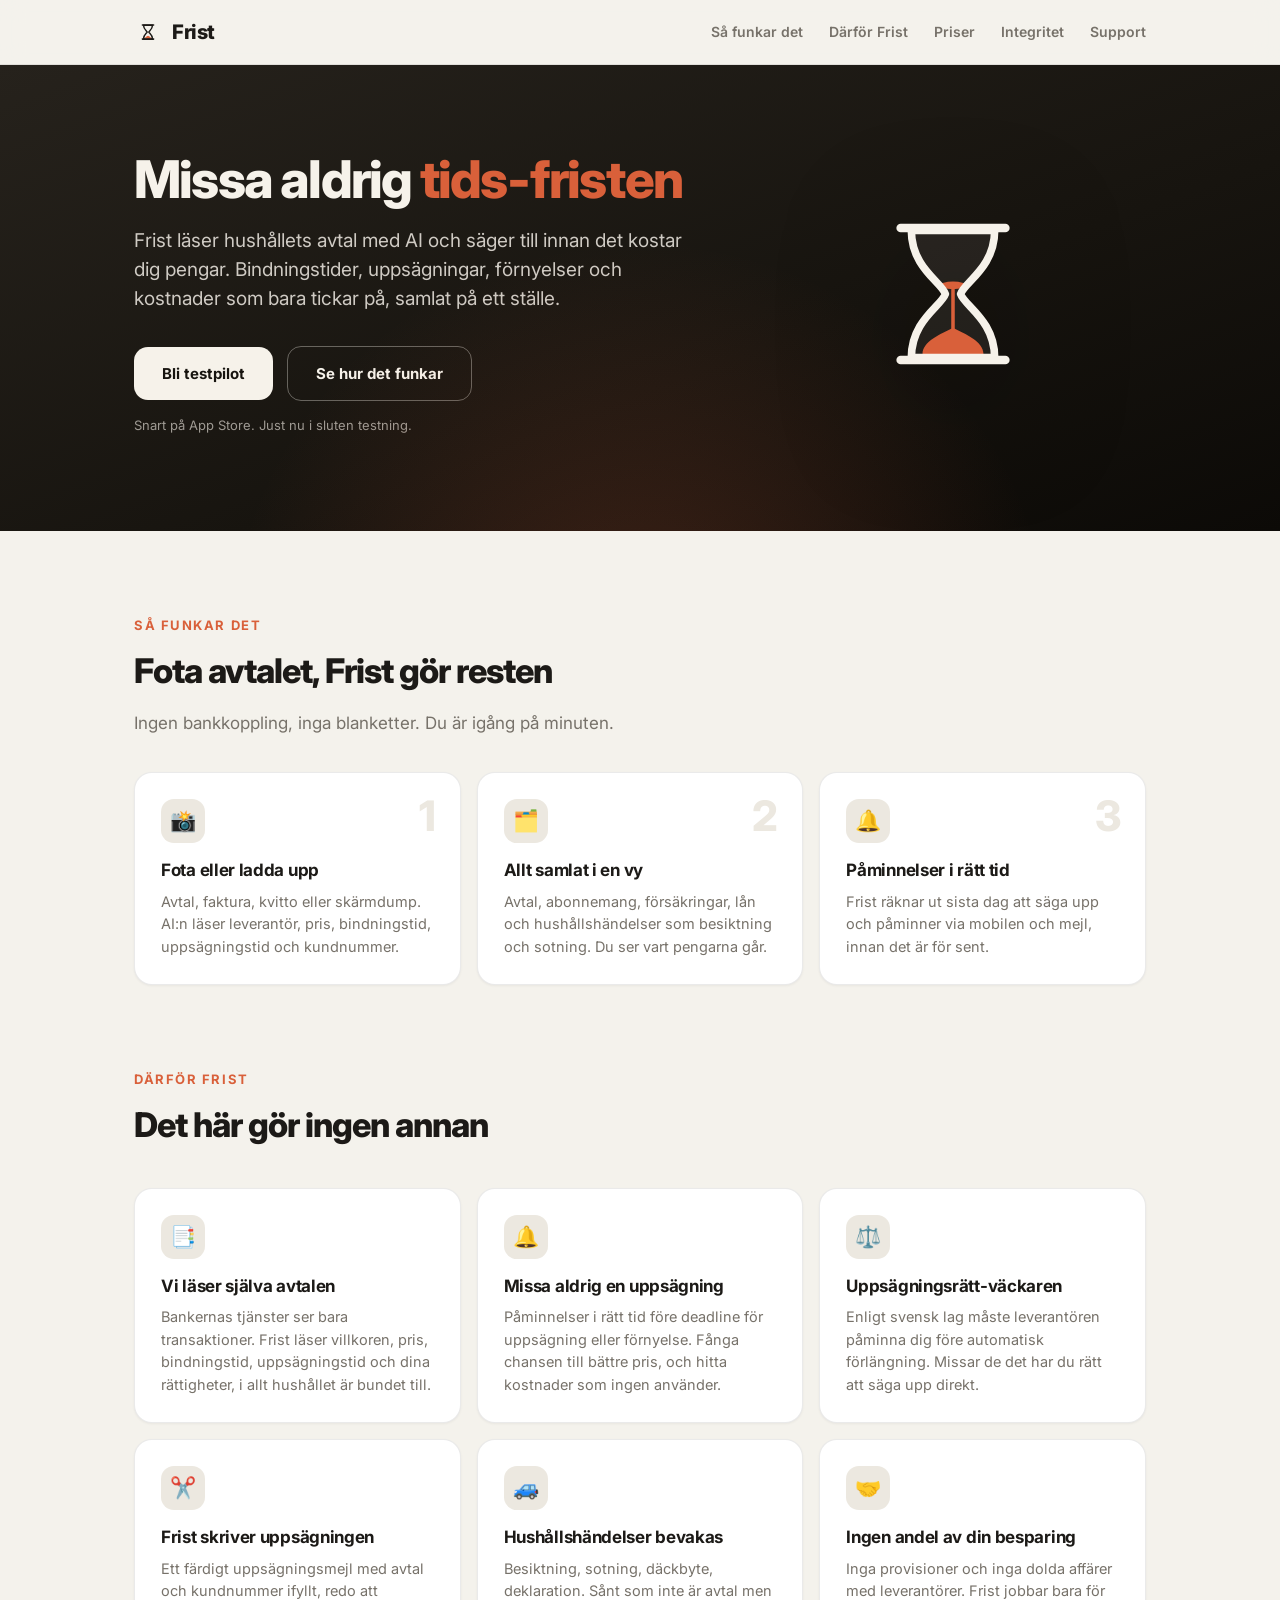
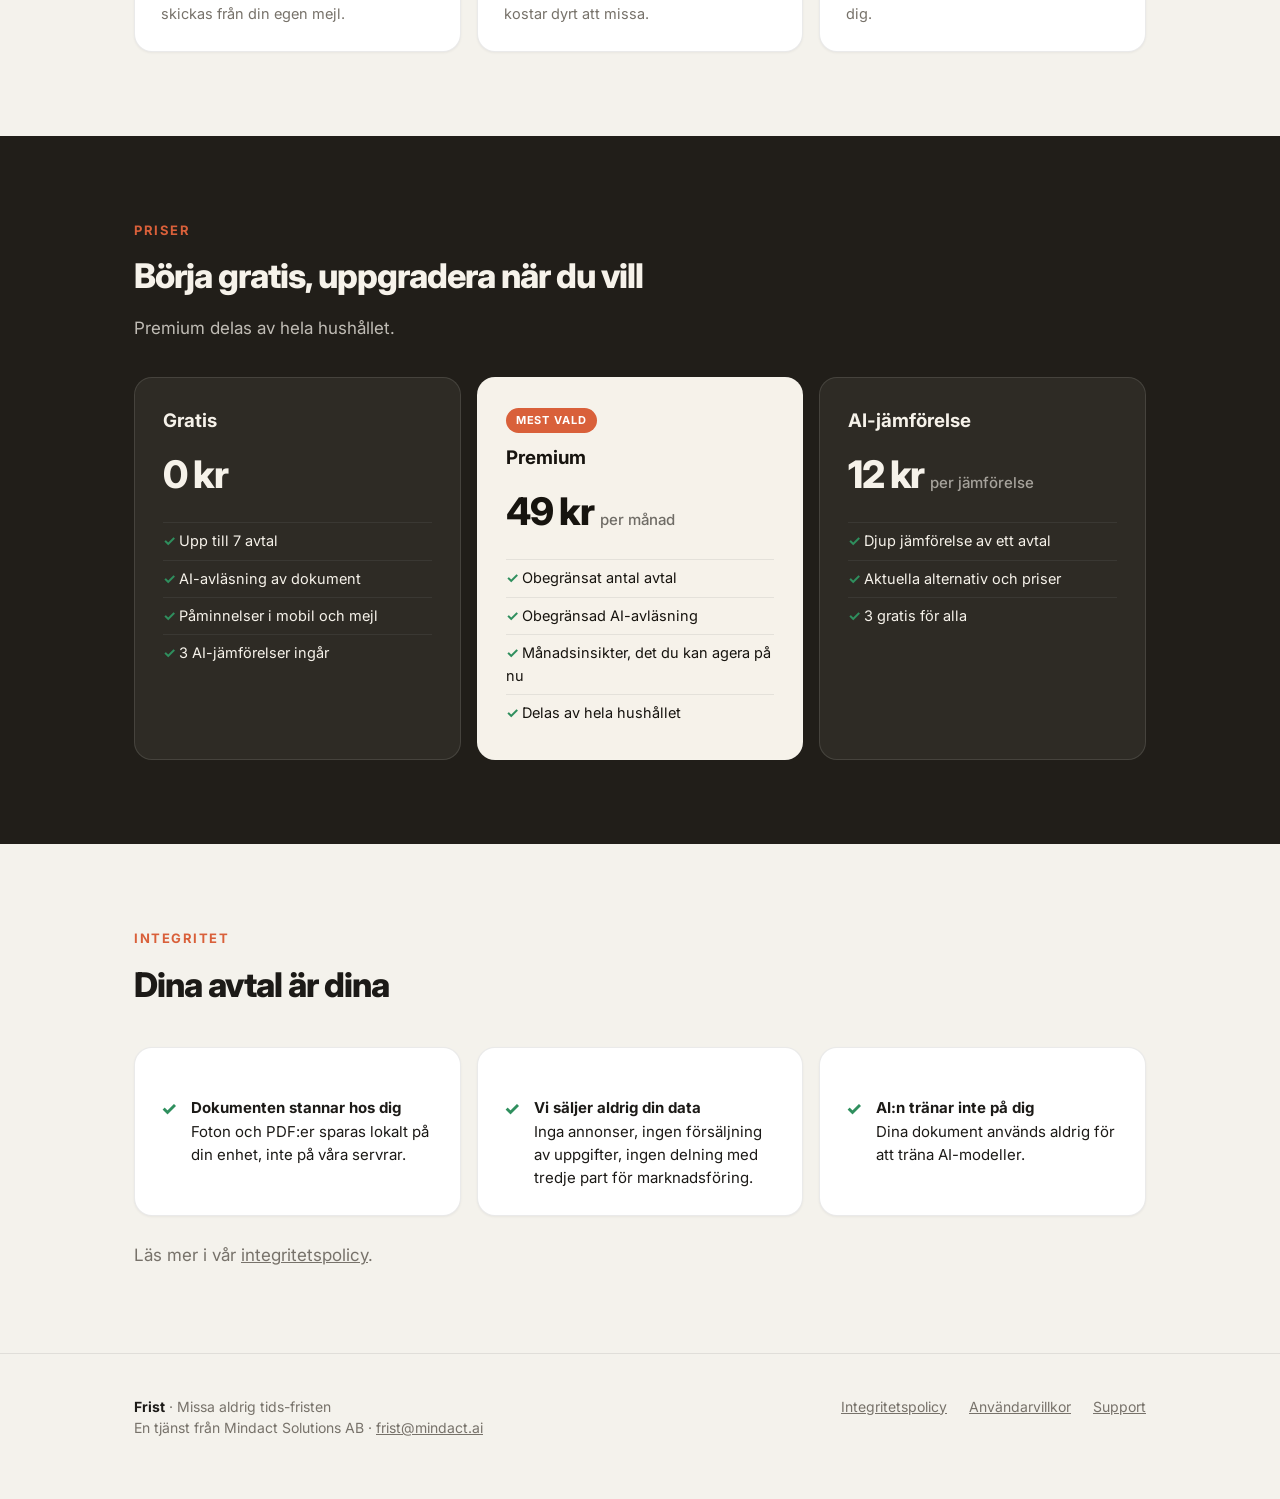
==== index.html @ 9a5cc3c4 "Frist webbplats: startsida, integritetspolicy, villkor, support Co-Authored-By: Claude Fable 5 <nore" ====
<!DOCTYPE html>
<html lang="sv">
<head>
<meta charset="UTF-8">
<meta name="viewport" content="width=device-width, initial-scale=1.0">
<title>Frist, missa aldrig tids-fristen</title>
<meta name="description" content="Frist läser hushållets avtal med AI och säger till innan det kostar dig pengar. Bindningstider, uppsägningar, förnyelser och dolda utgifter, samlat i en app.">
<link rel="preconnect" href="https://fonts.googleapis.com">
<link rel="preconnect" href="https://fonts.gstatic.com" crossorigin>
<link href="https://fonts.googleapis.com/css2?family=Inter:wght@400;500;600;700;800&display=swap" rel="stylesheet">
<link rel="stylesheet" href="stil.css">
<link rel="icon" type="image/svg+xml" href="ikon.svg">
</head>
<body>

<header>
  <div class="wrap nav">
    <a class="logo" href="/">
      <svg viewBox="0 0 1024 1024" xmlns="http://www.w3.org/2000/svg" aria-hidden="true"><path d="M 348 262 L 676 262 C 676 408 556 466 542 512 C 556 558 676 616 676 762 L 348 762 C 348 616 468 558 482 512 C 468 466 348 408 348 262 Z" fill="none" stroke="#1c1a17" stroke-width="52" stroke-linejoin="round"/><path d="M 392 748 L 632 748 C 632 700 560 668 512 646 C 464 668 392 700 392 748 Z" fill="#d9603a"/><line x1="306" y1="252" x2="718" y2="252" stroke="#1c1a17" stroke-width="56" stroke-linecap="round"/><line x1="306" y1="772" x2="718" y2="772" stroke="#1c1a17" stroke-width="56" stroke-linecap="round"/></svg>
      Frist
    </a>
    <nav class="nav-links">
      <a href="#sa-funkar-det">Så funkar det</a>
      <a href="#darfor">Därför Frist</a>
      <a href="#priser">Priser</a>
      <a href="#integritet">Integritet</a>
      <a href="support.html">Support</a>
    </nav>
  </div>
</header>

<div class="hero">
  <div class="wrap">
    <div>
      <h1>Missa aldrig <em>tids&#8209;fristen</em></h1>
      <p class="under">Frist läser hushållets avtal med AI och säger till innan det kostar dig pengar. Bindningstider, uppsägningar, förnyelser och kostnader som bara tickar på, samlat på ett ställe.</p>
      <div class="cta">
        <a class="knapp" href="mailto:frist@mindact.ai?subject=Jag%20vill%20testa%20Frist">Bli testpilot</a>
        <a class="knapp kontur" href="#sa-funkar-det">Se hur det funkar</a>
        <div class="snart">Snart på App Store. Just nu i sluten testning.</div>
      </div>
    </div>
    <div class="hero-glas">
      <svg viewBox="0 0 1024 1024" xmlns="http://www.w3.org/2000/svg" aria-label="Frists timglas">
        <path d="M 348 262 L 676 262 C 676 408 556 466 542 512 C 556 558 676 616 676 762 L 348 762 C 348 616 468 558 482 512 C 468 466 348 408 348 262 Z" fill="rgba(246,242,234,0.07)"/>
        <ellipse cx="512" cy="478" rx="52" ry="15" fill="#d9603a"/>
        <rect x="505" y="488" width="14" height="182" rx="7" fill="#d9603a"/>
        <path d="M 392 748 L 632 748 C 632 700 560 668 512 646 C 464 668 392 700 392 748 Z" fill="#d9603a"/>
        <path d="M 348 262 L 676 262 C 676 408 556 466 542 512 C 556 558 676 616 676 762 L 348 762 C 348 616 468 558 482 512 C 468 466 348 408 348 262 Z" fill="none" stroke="#f6f2ea" stroke-width="30" stroke-linejoin="round" stroke-linecap="round"/>
        <line x1="306" y1="252" x2="718" y2="252" stroke="#f6f2ea" stroke-width="34" stroke-linecap="round"/>
        <line x1="306" y1="772" x2="718" y2="772" stroke="#f6f2ea" stroke-width="34" stroke-linecap="round"/>
      </svg>
    </div>
  </div>
</div>

<section id="sa-funkar-det">
  <div class="wrap">
    <div class="etikett">Så funkar det</div>
    <h2>Fota avtalet, Frist gör resten</h2>
    <p class="ingress">Ingen bankkoppling, inga blanketter. Du är igång på minuten.</p>
    <div class="steg">
      <div class="kort"><span class="stegnr">1</span><div class="ikon">📸</div><h3>Fota eller ladda upp</h3><p>Avtal, faktura, kvitto eller skärmdump. AI:n läser leverantör, pris, bindningstid, uppsägningstid och kundnummer.</p></div>
      <div class="kort"><span class="stegnr">2</span><div class="ikon">🗂️</div><h3>Allt samlat i en vy</h3><p>Avtal, abonnemang, försäkringar, lån och hushållshändelser som besiktning och sotning. Du ser vart pengarna går.</p></div>
      <div class="kort"><span class="stegnr">3</span><div class="ikon">🔔</div><h3>Påminnelser i rätt tid</h3><p>Frist räknar ut sista dag att säga upp och påminner via mobilen och mejl, innan det är för sent.</p></div>
    </div>
  </div>
</section>

<section id="darfor" style="padding-top:0">
  <div class="wrap">
    <div class="etikett">Därför Frist</div>
    <h2>Det här gör ingen annan</h2>
    <div class="kortnat">
      <div class="kort"><div class="ikon">📑</div><h3>Vi läser själva avtalen</h3><p>Bankernas tjänster ser bara transaktioner. Frist läser villkoren, pris, bindningstid, uppsägningstid och dina rättigheter, i allt hushållet är bundet till.</p></div>
      <div class="kort"><div class="ikon">🔔</div><h3>Missa aldrig en uppsägning</h3><p>Påminnelser i rätt tid före deadline för uppsägning eller förnyelse. Fånga chansen till bättre pris, och hitta kostnader som ingen använder.</p></div>
      <div class="kort"><div class="ikon">⚖️</div><h3>Uppsägningsrätt-väckaren</h3><p>Enligt svensk lag måste leverantören påminna dig före automatisk förlängning. Missar de det har du rätt att säga upp direkt.</p></div>
      <div class="kort"><div class="ikon">✂️</div><h3>Frist skriver uppsägningen</h3><p>Ett färdigt uppsägningsmejl med avtal och kundnummer ifyllt, redo att skickas från din egen mejl.</p></div>
      <div class="kort"><div class="ikon">🚙</div><h3>Hushållshändelser bevakas</h3><p>Besiktning, sotning, däckbyte, deklaration. Sånt som inte är avtal men kostar dyrt att missa.</p></div>
      <div class="kort"><div class="ikon">🤝</div><h3>Ingen andel av din besparing</h3><p>Inga provisioner och inga dolda affärer med leverantörer. Frist jobbar bara för dig.</p></div>
    </div>
  </div>
</section>

<section class="priser" id="priser">
  <div class="wrap">
    <div class="etikett">Priser</div>
    <h2>Börja gratis, uppgradera när du vill</h2>
    <p class="ingress">Premium delas av hela hushållet.</p>
    <div class="kortnat">
      <div class="priskort">
        <h3>Gratis</h3>
        <div class="pris">0 kr</div>
        <ul>
          <li>Upp till 7 avtal</li>
          <li>AI-avläsning av dokument</li>
          <li>Påminnelser i mobil och mejl</li>
          <li>3 AI-jämförelser ingår</li>
        </ul>
      </div>
      <div class="priskort markt">
        <span class="pristag">Mest vald</span>
        <h3 style="margin-top:10px">Premium</h3>
        <div class="pris">49 kr <span>per månad</span></div>
        <ul>
          <li>Obegränsat antal avtal</li>
          <li>Obegränsad AI-avläsning</li>
          <li>Månadsinsikter, det du kan agera på nu</li>
          <li>Delas av hela hushållet</li>
        </ul>
      </div>
      <div class="priskort">
        <h3>AI-jämförelse</h3>
        <div class="pris">12 kr <span>per jämförelse</span></div>
        <ul>
          <li>Djup jämförelse av ett avtal</li>
          <li>Aktuella alternativ och priser</li>
          <li>3 gratis för alla</li>
        </ul>
      </div>
    </div>
  </div>
</section>

<section id="integritet">
  <div class="wrap">
    <div class="etikett">Integritet</div>
    <h2>Dina avtal är dina</h2>
    <div class="kortnat" style="grid-template-columns:repeat(auto-fit, minmax(300px, 1fr))">
      <div class="kort"><div class="lofte"><span class="bock">✓</span><div class="p"><b>Dokumenten stannar hos dig</b>Foton och PDF:er sparas lokalt på din enhet, inte på våra servrar.</div></div></div>
      <div class="kort"><div class="lofte"><span class="bock">✓</span><div class="p"><b>Vi säljer aldrig din data</b>Inga annonser, ingen försäljning av uppgifter, ingen delning med tredje part för marknadsföring.</div></div></div>
      <div class="kort"><div class="lofte"><span class="bock">✓</span><div class="p"><b>AI:n tränar inte på dig</b>Dina dokument används aldrig för att träna AI-modeller.</div></div></div>
    </div>
    <p class="ingress" style="margin-top:26px">Läs mer i vår <a href="integritetspolicy.html">integritetspolicy</a>.</p>
  </div>
</section>

<footer>
  <div class="wrap fot">
    <div>
      <b style="color:var(--ink)">Frist</b> · Missa aldrig tids-fristen<br>
      En tjänst från Mindact Solutions AB · <a href="mailto:frist@mindact.ai">frist@mindact.ai</a>
    </div>
    <div class="fotlankar">
      <a href="integritetspolicy.html">Integritetspolicy</a>
      <a href="villkor.html">Användarvillkor</a>
      <a href="support.html">Support</a>
    </div>
  </div>
</footer>

</body>
</html>
---- stil.css ----
/* Frist webbplats, delad stil. Varm porslin, charcoal, korall. */
:root {
  --bg: #f4f2ec;
  --card: #ffffff;
  --ink: #1c1a17;
  --ink-soft: #77726a;
  --accent: #1c1a17;
  --accent-soft: #ece8e0;
  --korall: #d9603a;
  --korall-mjuk: #f8e7dc;
  --gron: #2f8f5e;
  --hair: rgba(28,26,23,.09);
  --radius: 18px;
  --morkbg: #211e19;
}
* { margin:0; padding:0; box-sizing:border-box; }
html { scroll-behavior:smooth; }
body { font-family:'Inter', -apple-system, BlinkMacSystemFont, 'Segoe UI', Roboto, sans-serif; background:var(--bg); color:var(--ink); line-height:1.55; -webkit-font-smoothing:antialiased; }
a { color:inherit; }
.wrap { max-width:1060px; margin:0 auto; padding:0 24px; }

/* Topp */
header { position:sticky; top:0; background:rgba(244,242,236,.92); backdrop-filter:blur(12px); border-bottom:1px solid var(--hair); z-index:50; }
.nav { display:flex; align-items:center; justify-content:space-between; height:64px; }
.logo { display:flex; align-items:center; gap:10px; font-weight:800; font-size:20px; letter-spacing:-.5px; text-decoration:none; }
.logo svg { width:28px; height:28px; }
.nav-links { display:flex; gap:26px; font-size:14px; font-weight:600; }
.nav-links a { text-decoration:none; color:var(--ink-soft); }
.nav-links a:hover { color:var(--ink); }

/* Hjälte */
.hero { background:linear-gradient(160deg, #26221c 0%, #17140f 60%, #0c0a07 100%); color:#f6f2ea; padding:88px 0 96px; position:relative; overflow:hidden; }
.hero::after { content:''; position:absolute; left:50%; top:30%; width:900px; height:900px; transform:translateX(-50%); background:radial-gradient(circle, rgba(217,96,58,.22), transparent 65%); pointer-events:none; }
.hero .wrap { position:relative; display:grid; grid-template-columns: 1.2fr .8fr; gap:48px; align-items:center; }
.hero h1 { font-size:52px; line-height:1.05; letter-spacing:-1.8px; font-weight:800; }
.hero h1 em { font-style:normal; color:var(--korall); }
.hero .under { margin-top:18px; font-size:19px; color:rgba(246,242,234,.82); max-width:34em; }
.hero .cta { margin-top:32px; display:flex; gap:14px; flex-wrap:wrap; align-items:center; }
.knapp { display:inline-block; background:#f6f2ea; color:#17140f; font-weight:700; font-size:15px; padding:15px 28px; border-radius:14px; text-decoration:none; transition:transform .1s; }
.knapp:hover { transform:translateY(-1px); }
.knapp.kontur { background:transparent; color:#f6f2ea; border:1.5px solid rgba(246,242,234,.35); }
.snart { font-size:13px; color:rgba(246,242,234,.6); width:100%; }
.hero-glas { display:flex; justify-content:center; }
.hero-glas svg { width:min(260px, 60vw); height:auto; filter:drop-shadow(0 30px 60px rgba(0,0,0,.5)); }

/* Sektioner */
section { padding:84px 0; }
.etikett { font-size:13px; font-weight:700; text-transform:uppercase; letter-spacing:.12em; color:var(--korall); }
h2 { font-size:34px; letter-spacing:-1px; font-weight:800; margin-top:10px; }
.ingress { margin-top:12px; color:var(--ink-soft); font-size:17px; max-width:38em; }

.kortnat { display:grid; grid-template-columns:repeat(auto-fit, minmax(280px, 1fr)); gap:16px; margin-top:36px; }
.kort { background:var(--card); border:1px solid var(--hair); border-radius:var(--radius); padding:26px; box-shadow:0 1px 2.5px rgba(28,26,23,.05); }
.kort .ikon { width:44px; height:44px; border-radius:13px; background:var(--accent-soft); display:flex; align-items:center; justify-content:center; font-size:21px; }
.kort h3 { font-size:17px; letter-spacing:-.3px; margin-top:14px; }
.kort p { font-size:14.5px; color:var(--ink-soft); margin-top:7px; }

/* Steg */
.steg { display:grid; grid-template-columns:repeat(auto-fit, minmax(240px, 1fr)); gap:16px; margin-top:36px; }
.steg .kort { position:relative; }
.stegnr { position:absolute; top:22px; right:24px; font-size:42px; font-weight:800; color:var(--accent-soft); line-height:1; }

/* Priser */
.priser { background:var(--morkbg); color:#f6f2ea; }
.priser .etikett { color:var(--korall); }
.priser h2, .priser .ingress { color:inherit; }
.priser .ingress { color:rgba(246,242,234,.75); }
.priskort { background:rgba(246,242,234,.06); border:1px solid rgba(246,242,234,.12); border-radius:var(--radius); padding:28px; }
.priskort.markt { background:#f6f2ea; color:#17140f; }
.pris { font-size:38px; font-weight:800; letter-spacing:-1.5px; margin-top:10px; }
.pris span { font-size:15px; font-weight:500; opacity:.6; letter-spacing:0; }
.priskort ul { list-style:none; margin-top:18px; font-size:14.5px; }
.priskort li { padding:7px 0; border-top:1px solid rgba(128,128,128,.15); }
.priskort li::before { content:'✓  '; color:var(--gron); font-weight:700; }
.pristag { display:inline-block; font-size:11px; font-weight:700; text-transform:uppercase; letter-spacing:.08em; background:var(--korall); color:#fff; padding:4px 10px; border-radius:99px; }

/* Integritet */
.lofte { display:flex; gap:14px; align-items:flex-start; margin-top:22px; }
.lofte .p { font-size:15px; }
.lofte .p b { display:block; }
.bock { color:var(--gron); font-weight:800; font-size:18px; line-height:1.4; }

/* Sidfot */
footer { border-top:1px solid var(--hair); padding:42px 0 60px; font-size:14px; color:var(--ink-soft); }
.fot { display:flex; justify-content:space-between; gap:24px; flex-wrap:wrap; }
.fot a { color:var(--ink-soft); }
.fot a:hover { color:var(--ink); }
.fotlankar { display:flex; gap:22px; flex-wrap:wrap; }

/* Undersidor (policy m.m.) */
.dok { max-width:760px; margin:0 auto; padding:64px 24px 96px; }
.dok h1 { font-size:36px; letter-spacing:-1px; }
.dok .datum { color:var(--ink-soft); font-size:14px; margin-top:8px; }
.dok h2 { font-size:21px; margin-top:40px; letter-spacing:-.4px; }
.dok p, .dok li { font-size:15.5px; color:#3c3833; margin-top:12px; }
.dok ul { padding-left:22px; }
.dok .ruta { background:var(--accent-soft); border-radius:14px; padding:18px 20px; margin-top:24px; font-size:14.5px; }

@media (max-width: 820px) {
  .hero .wrap { grid-template-columns:1fr; text-align:center; }
  .hero h1 { font-size:38px; }
  .hero .cta { justify-content:center; }
  .hero-glas { order:-1; }
  .hero-glas svg { width:150px; }
  .nav-links { display:none; }
  h2 { font-size:28px; }
  section { padding:60px 0; }
}
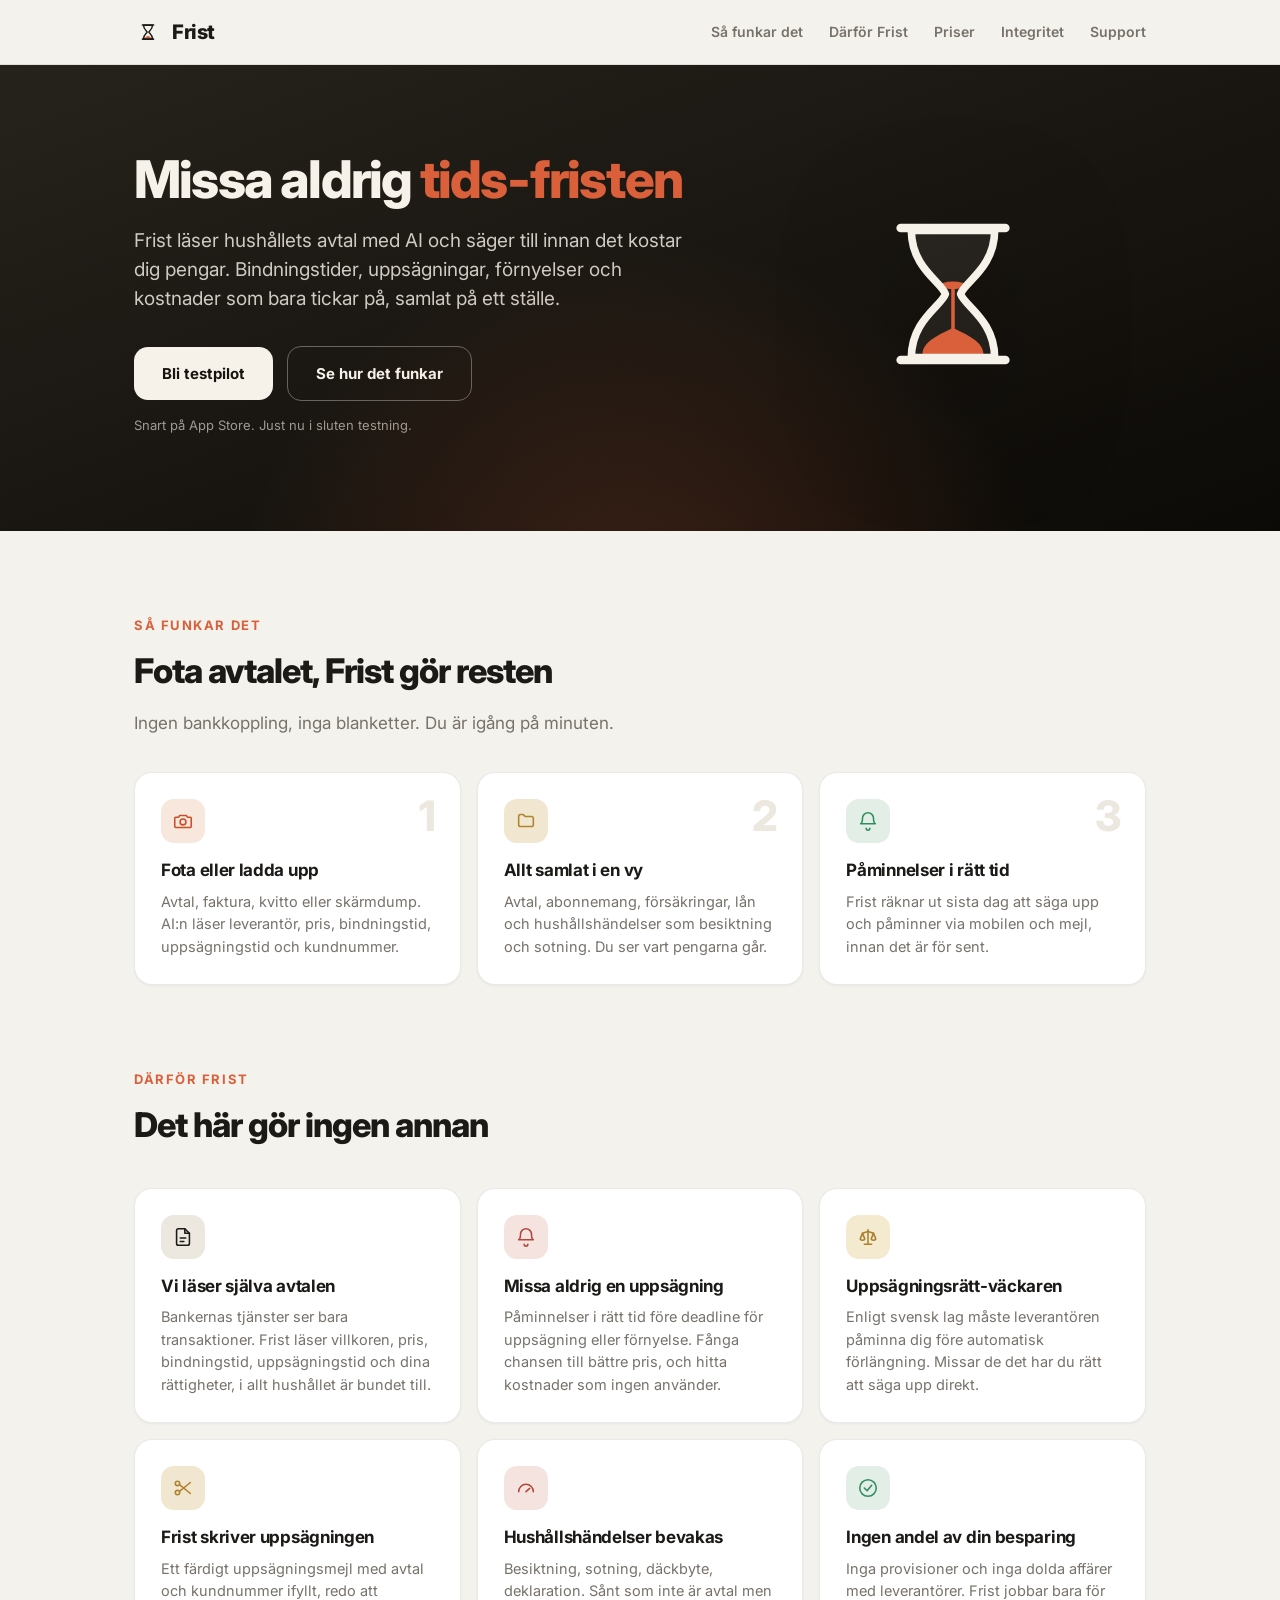
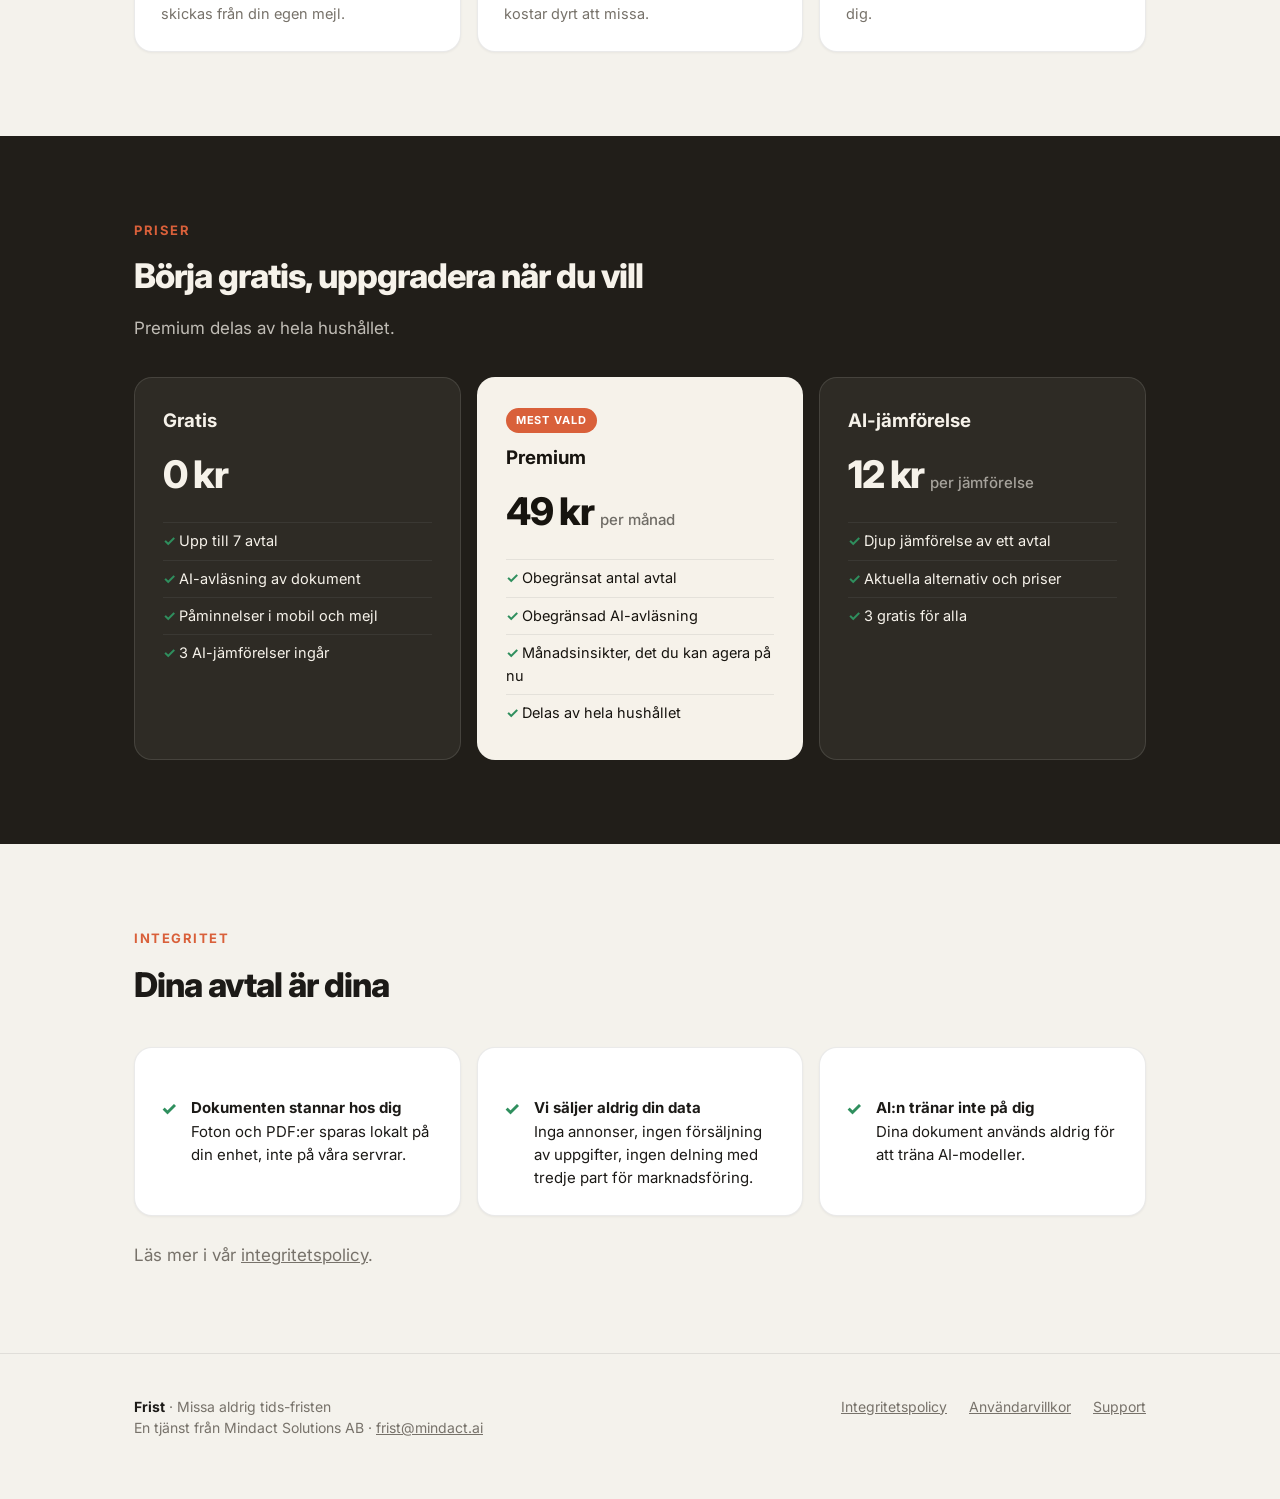
==== commit 148d5d43: "Linjeikoner med färgton istället för emojis Co-Authored-By: Claude Fable 5 <noreply@anthropic.com>" ====
--- a/index.html
+++ b/index.html
@@ -60,9 +60,9 @@
     <h2>Fota avtalet, Frist gör resten</h2>
     <p class="ingress">Ingen bankkoppling, inga blanketter. Du är igång på minuten.</p>
     <div class="steg">
-      <div class="kort"><span class="stegnr">1</span><div class="ikon">📸</div><h3>Fota eller ladda upp</h3><p>Avtal, faktura, kvitto eller skärmdump. AI:n läser leverantör, pris, bindningstid, uppsägningstid och kundnummer.</p></div>
-      <div class="kort"><span class="stegnr">2</span><div class="ikon">🗂️</div><h3>Allt samlat i en vy</h3><p>Avtal, abonnemang, försäkringar, lån och hushållshändelser som besiktning och sotning. Du ser vart pengarna går.</p></div>
-      <div class="kort"><span class="stegnr">3</span><div class="ikon">🔔</div><h3>Påminnelser i rätt tid</h3><p>Frist räknar ut sista dag att säga upp och påminner via mobilen och mejl, innan det är för sent.</p></div>
+      <div class="kort"><span class="stegnr">1</span><div class="ikon korall"><svg viewBox="0 0 24 24"><path d="M4 8h3l1.4-2h7.2L17 8h3a1 1 0 0 1 1 1v9a1 1 0 0 1-1 1H4a1 1 0 0 1-1-1V9a1 1 0 0 1 1-1z"/><circle cx="12" cy="13" r="3.2"/></svg></div><h3>Fota eller ladda upp</h3><p>Avtal, faktura, kvitto eller skärmdump. AI:n läser leverantör, pris, bindningstid, uppsägningstid och kundnummer.</p></div>
+      <div class="kort"><span class="stegnr">2</span><div class="ikon amber"><svg viewBox="0 0 24 24"><path d="M4 7a2 2 0 0 1 2-2h3l2 2h7a2 2 0 0 1 2 2v7a2 2 0 0 1-2 2H6a2 2 0 0 1-2-2z"/></svg></div><h3>Allt samlat i en vy</h3><p>Avtal, abonnemang, försäkringar, lån och hushållshändelser som besiktning och sotning. Du ser vart pengarna går.</p></div>
+      <div class="kort"><span class="stegnr">3</span><div class="ikon gron"><svg viewBox="0 0 24 24"><path d="M6 9a6 6 0 0 1 12 0c0 5 2 6 2 6H4s2-1 2-6"/><path d="M10 20a2 2 0 0 0 4 0"/></svg></div><h3>Påminnelser i rätt tid</h3><p>Frist räknar ut sista dag att säga upp och påminner via mobilen och mejl, innan det är för sent.</p></div>
     </div>
   </div>
 </section>
@@ -72,12 +72,12 @@
     <div class="etikett">Därför Frist</div>
     <h2>Det här gör ingen annan</h2>
     <div class="kortnat">
-      <div class="kort"><div class="ikon">📑</div><h3>Vi läser själva avtalen</h3><p>Bankernas tjänster ser bara transaktioner. Frist läser villkoren, pris, bindningstid, uppsägningstid och dina rättigheter, i allt hushållet är bundet till.</p></div>
-      <div class="kort"><div class="ikon">🔔</div><h3>Missa aldrig en uppsägning</h3><p>Påminnelser i rätt tid före deadline för uppsägning eller förnyelse. Fånga chansen till bättre pris, och hitta kostnader som ingen använder.</p></div>
-      <div class="kort"><div class="ikon">⚖️</div><h3>Uppsägningsrätt-väckaren</h3><p>Enligt svensk lag måste leverantören påminna dig före automatisk förlängning. Missar de det har du rätt att säga upp direkt.</p></div>
-      <div class="kort"><div class="ikon">✂️</div><h3>Frist skriver uppsägningen</h3><p>Ett färdigt uppsägningsmejl med avtal och kundnummer ifyllt, redo att skickas från din egen mejl.</p></div>
-      <div class="kort"><div class="ikon">🚙</div><h3>Hushållshändelser bevakas</h3><p>Besiktning, sotning, däckbyte, deklaration. Sånt som inte är avtal men kostar dyrt att missa.</p></div>
-      <div class="kort"><div class="ikon">🤝</div><h3>Ingen andel av din besparing</h3><p>Inga provisioner och inga dolda affärer med leverantörer. Frist jobbar bara för dig.</p></div>
+      <div class="kort"><div class="ikon"><svg viewBox="0 0 24 24"><path d="M14 3H7a2 2 0 0 0-2 2v14a2 2 0 0 0 2 2h10a2 2 0 0 0 2-2V8z"/><path d="M14 3v5h5"/><path d="M9 13h6M9 17h4"/></svg></div><h3>Vi läser själva avtalen</h3><p>Bankernas tjänster ser bara transaktioner. Frist läser villkoren, pris, bindningstid, uppsägningstid och dina rättigheter, i allt hushållet är bundet till.</p></div>
+      <div class="kort"><div class="ikon terra"><svg viewBox="0 0 24 24"><path d="M6 9a6 6 0 0 1 12 0c0 5 2 6 2 6H4s2-1 2-6"/><path d="M10 20a2 2 0 0 0 4 0"/></svg></div><h3>Missa aldrig en uppsägning</h3><p>Påminnelser i rätt tid före deadline för uppsägning eller förnyelse. Fånga chansen till bättre pris, och hitta kostnader som ingen använder.</p></div>
+      <div class="kort"><div class="ikon guld"><svg viewBox="0 0 24 24"><path d="M12 4v16M8 20h8"/><path d="M12 6 6 8m6-2 6 2"/><path d="M6 8 3.5 14a2.8 2.8 0 0 0 5 0zM18 8l-2.5 6a2.8 2.8 0 0 0 5 0z"/></svg></div><h3>Uppsägningsrätt-väckaren</h3><p>Enligt svensk lag måste leverantören påminna dig före automatisk förlängning. Missar de det har du rätt att säga upp direkt.</p></div>
+      <div class="kort"><div class="ikon amber"><svg viewBox="0 0 24 24"><circle cx="6" cy="7" r="2.4"/><circle cx="6" cy="17" r="2.4"/><path d="M8.2 8.4 20 18M8.2 15.6 20 6"/></svg></div><h3>Frist skriver uppsägningen</h3><p>Ett färdigt uppsägningsmejl med avtal och kundnummer ifyllt, redo att skickas från din egen mejl.</p></div>
+      <div class="kort"><div class="ikon terra"><svg viewBox="0 0 24 24"><path d="M4 16a8 8 0 1 1 16 0"/><path d="M12 16l4-3.5"/></svg></div><h3>Hushållshändelser bevakas</h3><p>Besiktning, sotning, däckbyte, deklaration. Sånt som inte är avtal men kostar dyrt att missa.</p></div>
+      <div class="kort"><div class="ikon gron"><svg viewBox="0 0 24 24"><circle cx="12" cy="12" r="9"/><path d="m8 12 3 3 5-6"/></svg></div><h3>Ingen andel av din besparing</h3><p>Inga provisioner och inga dolda affärer med leverantörer. Frist jobbar bara för dig.</p></div>
     </div>
   </div>
 </section>
--- a/stil.css
+++ b/stil.css
@@ -51,7 +51,13 @@
 
 .kortnat { display:grid; grid-template-columns:repeat(auto-fit, minmax(280px, 1fr)); gap:16px; margin-top:36px; }
 .kort { background:var(--card); border:1px solid var(--hair); border-radius:var(--radius); padding:26px; box-shadow:0 1px 2.5px rgba(28,26,23,.05); }
-.kort .ikon { width:44px; height:44px; border-radius:13px; background:var(--accent-soft); display:flex; align-items:center; justify-content:center; font-size:21px; }
+.kort .ikon { width:44px; height:44px; border-radius:13px; background:var(--accent-soft); color:var(--ink); display:flex; align-items:center; justify-content:center; }
+.ikon svg { width:22px; height:22px; stroke:currentColor; stroke-width:1.7; fill:none; stroke-linecap:round; stroke-linejoin:round; }
+.ikon.korall { background:#f8e7dc; color:#c94f28; }
+.ikon.gron { background:#e2eee6; color:#2f8f5e; }
+.ikon.guld { background:#f4ead0; color:#a9812f; }
+.ikon.amber { background:#f1e7d1; color:#b1832e; }
+.ikon.terra { background:#f4e3de; color:#b0483b; }
 .kort h3 { font-size:17px; letter-spacing:-.3px; margin-top:14px; }
 .kort p { font-size:14.5px; color:var(--ink-soft); margin-top:7px; }
 
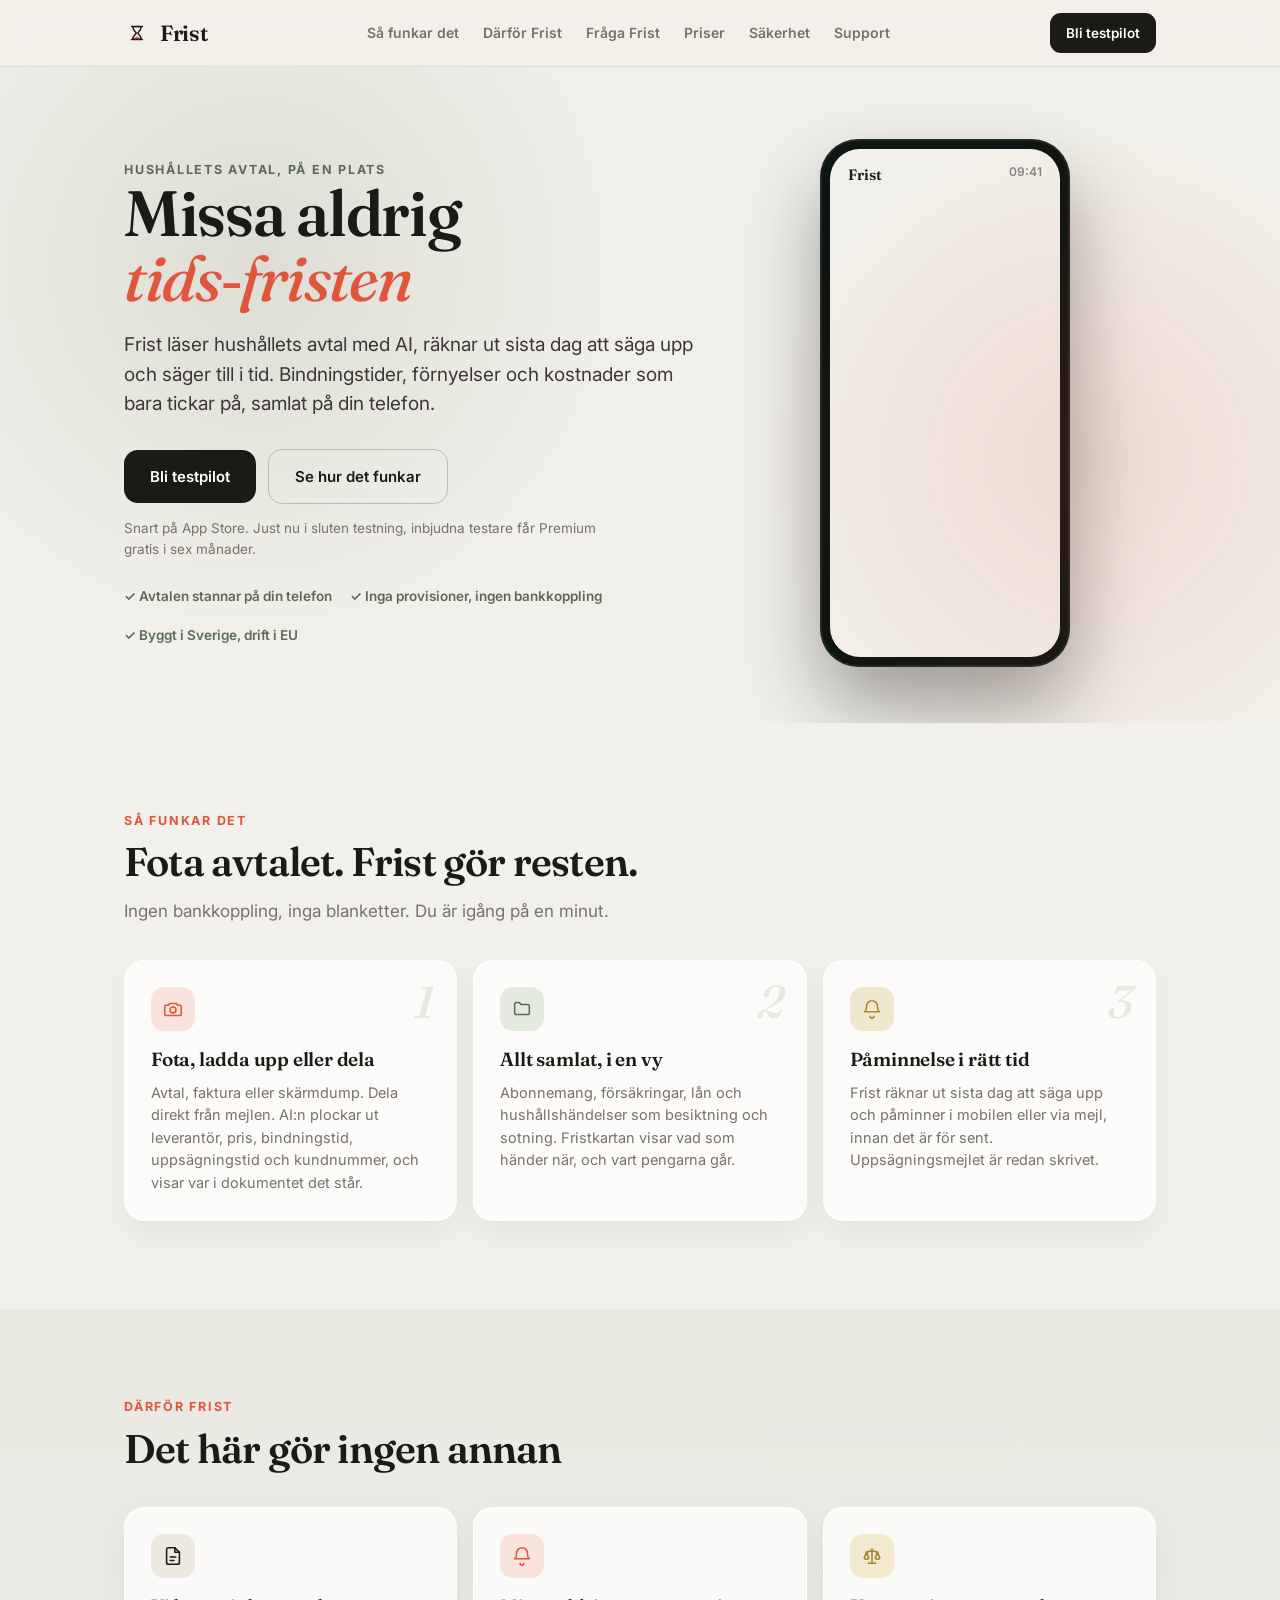
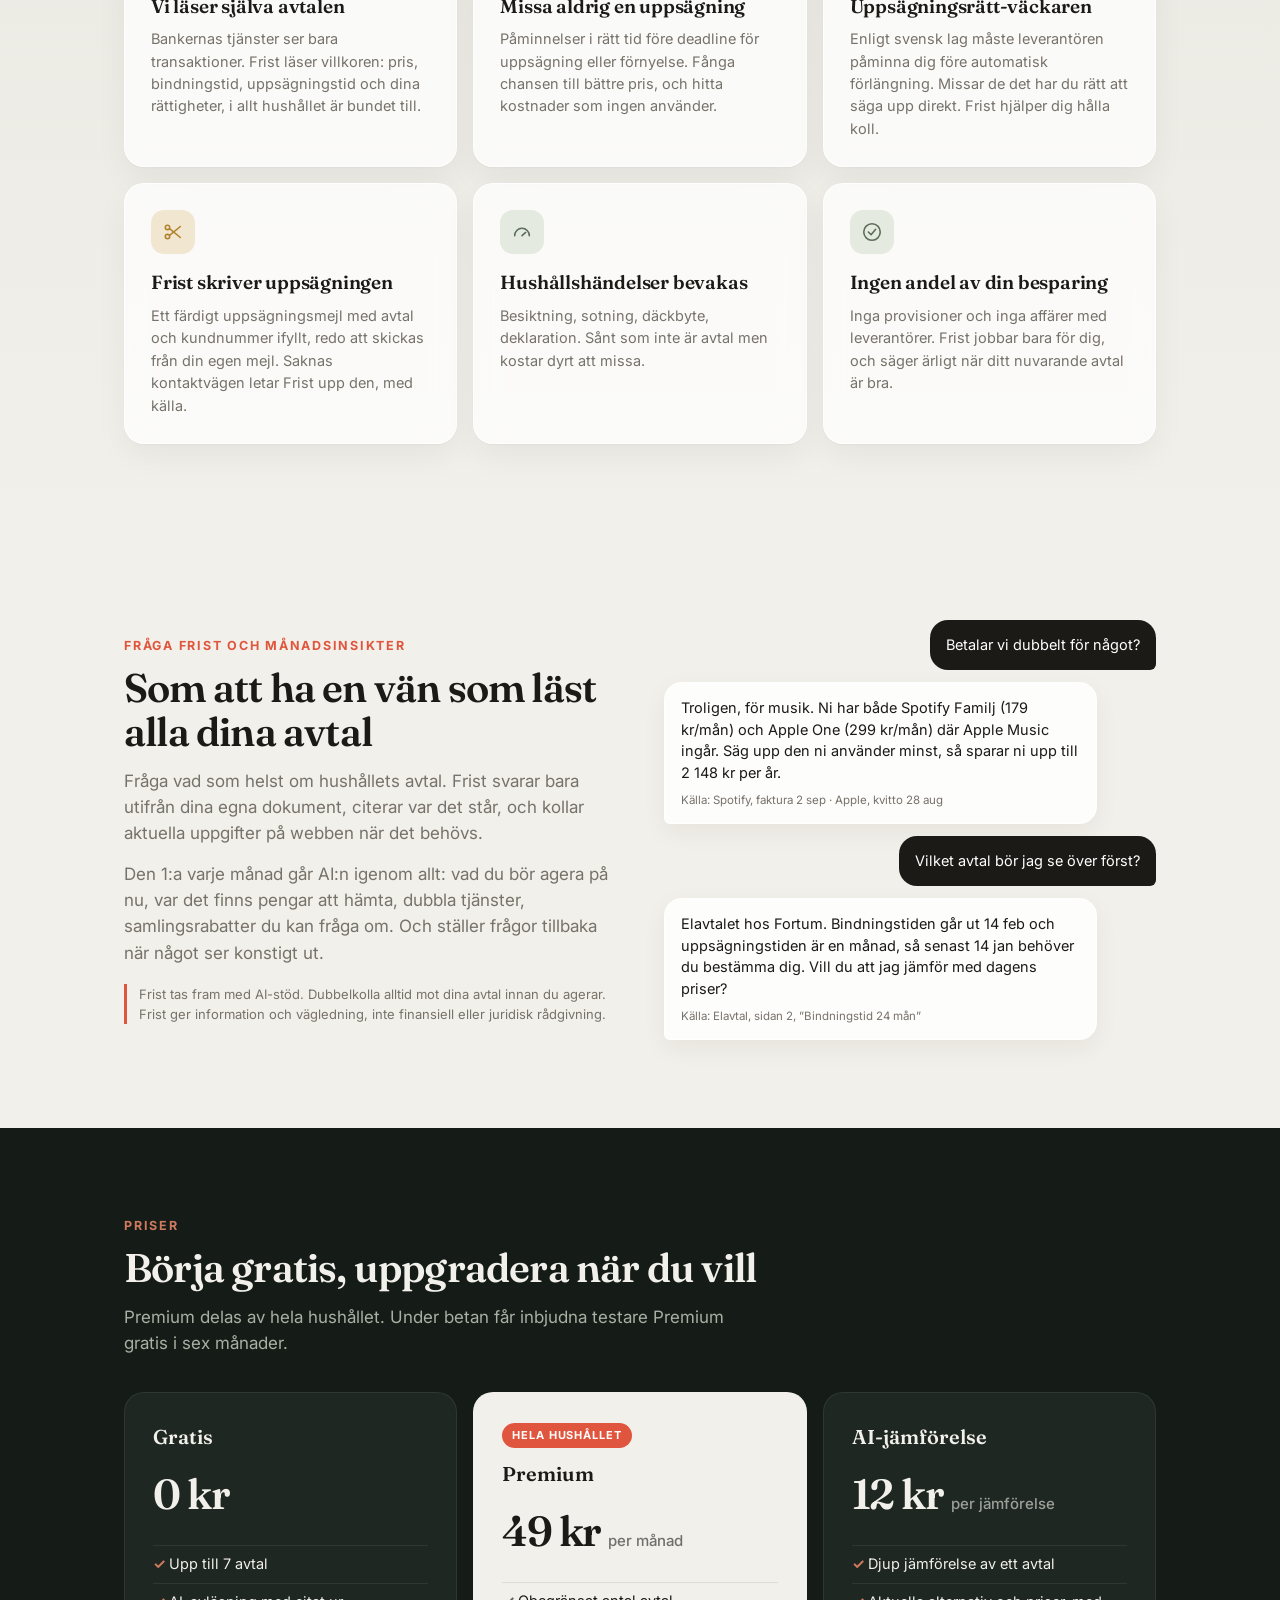
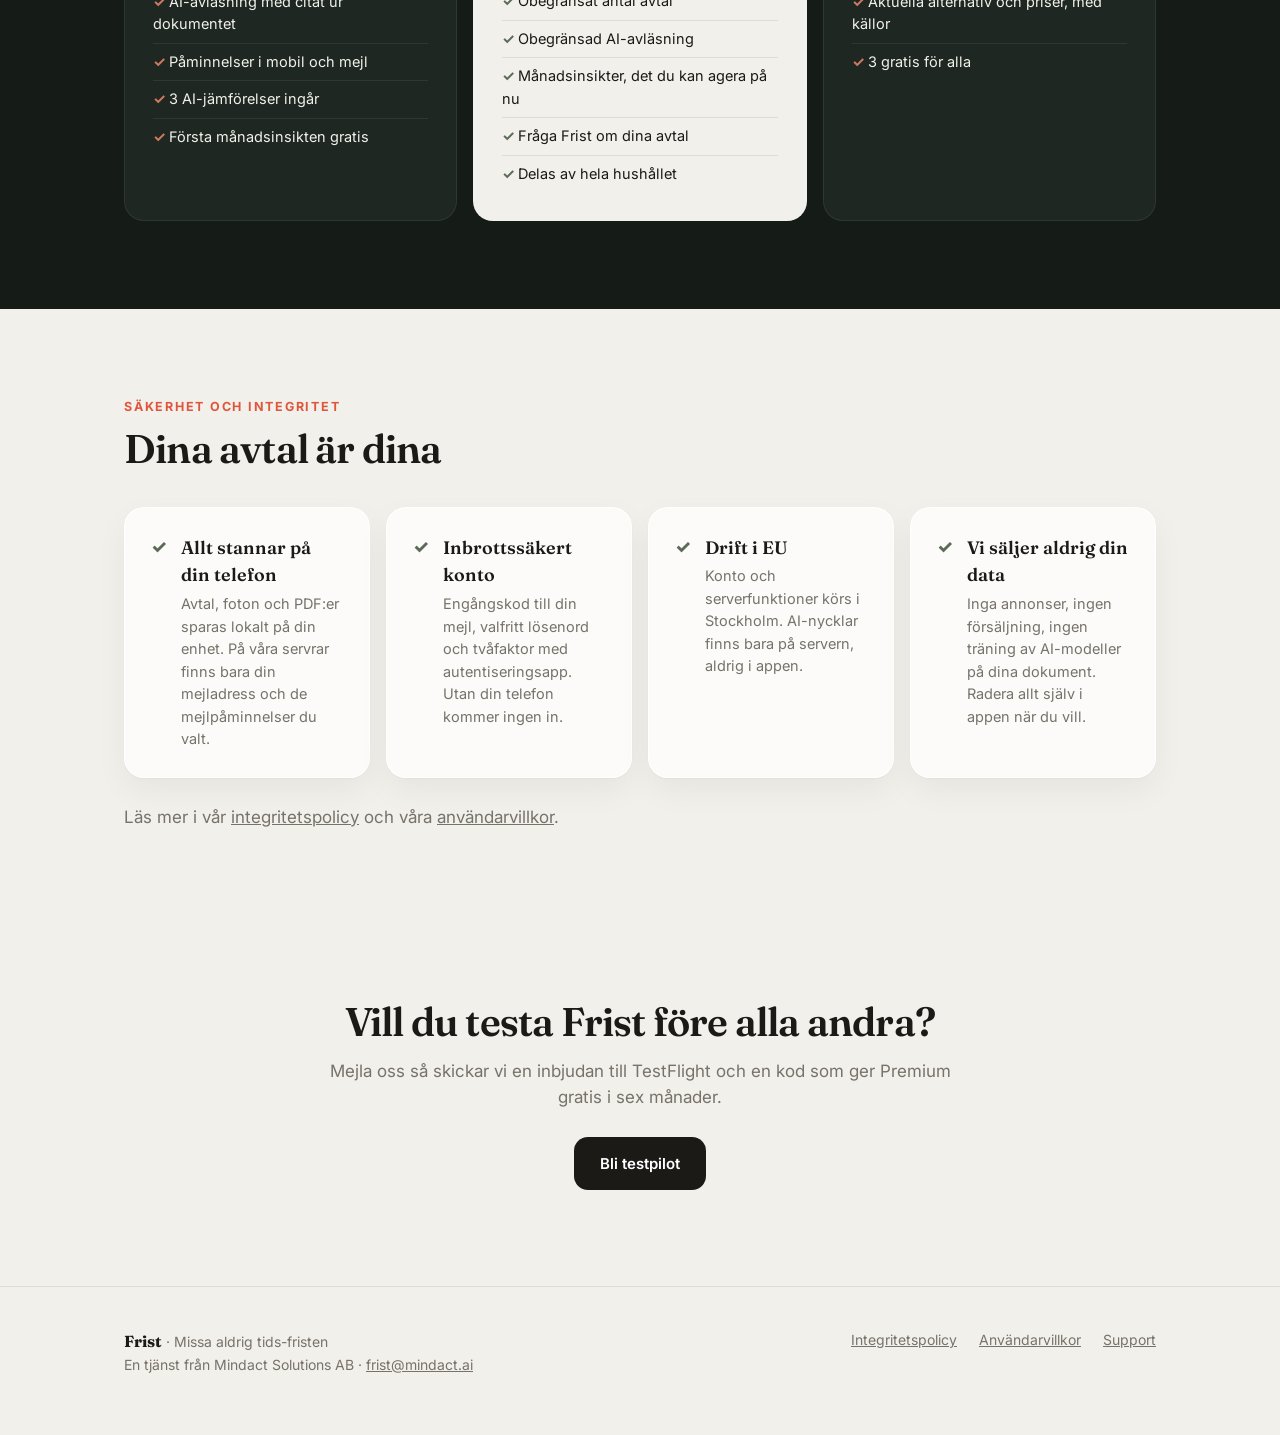
==== commit 92b89842: "Ny design: höstpalett, Fraunces, animerad demo, ny ikon, uppdaterade villkor och integritetspolicy C" ====
--- a/index.html
+++ b/index.html
@@ -4,108 +4,162 @@
 <meta charset="UTF-8">
 <meta name="viewport" content="width=device-width, initial-scale=1.0">
 <title>Frist, missa aldrig tids-fristen</title>
-<meta name="description" content="Frist läser hushållets avtal med AI och säger till innan det kostar dig pengar. Bindningstider, uppsägningar, förnyelser och dolda utgifter, samlat i en app.">
+<meta name="description" content="Frist läser hushållets avtal med AI, håller koll på bindningstider och uppsägningar, och säger till innan det kostar dig pengar. Allt stannar på din telefon.">
+<meta property="og:title" content="Frist, missa aldrig tids-fristen">
+<meta property="og:description" content="Appen som läser hushållets avtal och säger till innan det kostar dig pengar.">
+<meta property="og:image" content="https://frist.nu/apple-touch-icon.png">
 <link rel="preconnect" href="https://fonts.googleapis.com">
 <link rel="preconnect" href="https://fonts.gstatic.com" crossorigin>
-<link href="https://fonts.googleapis.com/css2?family=Inter:wght@400;500;600;700;800&display=swap" rel="stylesheet">
+<link href="https://fonts.googleapis.com/css2?family=Fraunces:opsz,wght@9..144,500;9..144,600;9..144,700&family=Inter:wght@400;500;600;700&display=swap" rel="stylesheet">
 <link rel="stylesheet" href="stil.css">
+<link rel="stylesheet" href="delar/demo.css">
 <link rel="icon" type="image/svg+xml" href="ikon.svg">
+<link rel="apple-touch-icon" href="apple-touch-icon.png">
 </head>
 <body>
 
 <header>
   <div class="wrap nav">
-    <a class="logo" href="/">
-      <svg viewBox="0 0 1024 1024" xmlns="http://www.w3.org/2000/svg" aria-hidden="true"><path d="M 348 262 L 676 262 C 676 408 556 466 542 512 C 556 558 676 616 676 762 L 348 762 C 348 616 468 558 482 512 C 468 466 348 408 348 262 Z" fill="none" stroke="#1c1a17" stroke-width="52" stroke-linejoin="round"/><path d="M 392 748 L 632 748 C 632 700 560 668 512 646 C 464 668 392 700 392 748 Z" fill="#d9603a"/><line x1="306" y1="252" x2="718" y2="252" stroke="#1c1a17" stroke-width="56" stroke-linecap="round"/><line x1="306" y1="772" x2="718" y2="772" stroke="#1c1a17" stroke-width="56" stroke-linecap="round"/></svg>
-      Frist
-    </a>
+    <a class="logo" href="/"><svg viewBox="0 0 1024 1024" xmlns="http://www.w3.org/2000/svg" aria-hidden="true"><path d="M 348 262 L 676 262 C 676 408 556 466 542 512 C 556 558 676 616 676 762 L 348 762 C 348 616 468 558 482 512 C 468 466 348 408 348 262 Z" fill="none" stroke="currentColor" stroke-width="56" stroke-linejoin="round"/><path d="M 392 748 L 632 748 C 632 700 560 668 512 646 C 464 668 392 700 392 748 Z" fill="#e0553d"/><line x1="300" y1="252" x2="724" y2="252" stroke="currentColor" stroke-width="60" stroke-linecap="round"/><line x1="300" y1="772" x2="724" y2="772" stroke="currentColor" stroke-width="60" stroke-linecap="round"/></svg>Frist</a>
     <nav class="nav-links">
       <a href="#sa-funkar-det">Så funkar det</a>
       <a href="#darfor">Därför Frist</a>
+      <a href="#fraga">Fråga Frist</a>
       <a href="#priser">Priser</a>
-      <a href="#integritet">Integritet</a>
+      <a href="#integritet">Säkerhet</a>
       <a href="support.html">Support</a>
     </nav>
+    <a class="knapp liten" href="mailto:frist@mindact.ai?subject=Jag%20vill%20testa%20Frist">Bli testpilot</a>
   </div>
 </header>
 
 <div class="hero">
   <div class="wrap">
-    <div>
+    <div class="hero-text">
+      <div class="etikett ljus">Hushållets avtal, på en plats</div>
       <h1>Missa aldrig <em>tids&#8209;fristen</em></h1>
-      <p class="under">Frist läser hushållets avtal med AI och säger till innan det kostar dig pengar. Bindningstider, uppsägningar, förnyelser och kostnader som bara tickar på, samlat på ett ställe.</p>
+      <p class="under">Frist läser hushållets avtal med AI, räknar ut sista dag att säga upp och säger till i tid. Bindningstider, förnyelser och kostnader som bara tickar på, samlat på din telefon.</p>
       <div class="cta">
         <a class="knapp" href="mailto:frist@mindact.ai?subject=Jag%20vill%20testa%20Frist">Bli testpilot</a>
         <a class="knapp kontur" href="#sa-funkar-det">Se hur det funkar</a>
-        <div class="snart">Snart på App Store. Just nu i sluten testning.</div>
-      </div>
-    </div>
-    <div class="hero-glas">
-      <svg viewBox="0 0 1024 1024" xmlns="http://www.w3.org/2000/svg" aria-label="Frists timglas">
-        <path d="M 348 262 L 676 262 C 676 408 556 466 542 512 C 556 558 676 616 676 762 L 348 762 C 348 616 468 558 482 512 C 468 466 348 408 348 262 Z" fill="rgba(246,242,234,0.07)"/>
-        <ellipse cx="512" cy="478" rx="52" ry="15" fill="#d9603a"/>
-        <rect x="505" y="488" width="14" height="182" rx="7" fill="#d9603a"/>
-        <path d="M 392 748 L 632 748 C 632 700 560 668 512 646 C 464 668 392 700 392 748 Z" fill="#d9603a"/>
-        <path d="M 348 262 L 676 262 C 676 408 556 466 542 512 C 556 558 676 616 676 762 L 348 762 C 348 616 468 558 482 512 C 468 466 348 408 348 262 Z" fill="none" stroke="#f6f2ea" stroke-width="30" stroke-linejoin="round" stroke-linecap="round"/>
-        <line x1="306" y1="252" x2="718" y2="252" stroke="#f6f2ea" stroke-width="34" stroke-linecap="round"/>
-        <line x1="306" y1="772" x2="718" y2="772" stroke="#f6f2ea" stroke-width="34" stroke-linecap="round"/>
-      </svg>
-    </div>
-  </div>
+      </div>
+      <div class="snart">Snart på App Store. Just nu i sluten testning, inbjudna testare får Premium gratis i sex månader.</div>
+      <ul class="hero-punkter">
+        <li>Avtalen stannar på din telefon</li>
+        <li>Inga provisioner, ingen bankkoppling</li>
+        <li>Byggt i Sverige, drift i EU</li>
+      </ul>
+    </div>
+    <div class="hero-demo">
+      <div class="dm" aria-label="Animerad demo av Frist">
+  <div class="dm-fon"><div class="dm-skarm">
+    <div class="dm-top"><span class="dm-brand">Frist</span><span class="dm-tid">09:41</span></div>
+    <div class="dm-sc dm-s1">
+      <div class="dm-dok"><div class="dm-rad w40 dm-rub"></div><div class="dm-rad w90"></div><div class="dm-rad w70"></div><div class="dm-rad w80"></div><div class="dm-rad w60"></div><div class="dm-rad w85"></div><div class="dm-rad w50"></div><div class="dm-scan"></div></div>
+      <div class="dm-cap">Fota eller dela avtalet</div>
+    </div>
+    <div class="dm-sc dm-s2">
+      <div class="dm-kort"><div class="dm-namn">Elavtal fast pris</div><div class="dm-lev">Fortum · kundnr 4471 023</div>
+        <div class="dm-kv"><span>Pris</span><b>1 240 kr/mån</b></div>
+        <div class="dm-kv"><span>Bindningstid till</span><b>14 feb 2027</b></div>
+        <div class="dm-kv"><span>Uppsägningstid</span><b>1 månad</b></div>
+        <div class="dm-kv dm-frist"><span>Säg upp senast</span><b>14 jan 2027</b></div>
+        <div class="dm-cit">Ur dokumentet: ”Bindningstid 24 mån, t.o.m. 2027-02-14”</div>
+      </div>
+      <div class="dm-cap">AI:n läser av, med citat ur dokumentet</div>
+    </div>
+    <div class="dm-sc dm-s3">
+      <div class="dm-notis"><div class="dm-nik"></div><div><b>Frist · nu</b><div>30 dagar kvar: säg upp Fortum senast 14 jan, annars förlängs avtalet ett år.</div></div></div>
+      <div class="dm-kort dm-mejl"><div class="dm-lev">Uppsägningsmejl, klart att skicka</div><div class="dm-rad w90"></div><div class="dm-rad w70"></div><div class="dm-rad w80"></div><div class="dm-knapp">Skicka från din mejl</div></div>
+      <div class="dm-cap">Påminnelse i rätt tid, mejlet redan skrivet</div>
+    </div>
+    <div class="dm-sc dm-s4">
+      <div class="dm-kort"><div class="dm-lev">Månadens insikt</div><div class="dm-stor">1 240 kr</div><div class="dm-lev">att hämta den här månaden</div>
+        <div class="dm-staplar"><i style="--h:40%"></i><i style="--h:65%"></i><i style="--h:50%"></i><i style="--h:92%"></i><i style="--h:30%"></i><i style="--h:70%"></i></div>
+        <div class="dm-kv"><span>Två streamingtjänster</span><b>dubbelt?</b></div>
+        <div class="dm-kv"><span>Fem försäkringar, tre bolag</span><b>samlingsrabatt?</b></div>
+      </div>
+      <div class="dm-cap">Insikter som säger vad du gör nu</div>
+    </div>
+  </div></div>
 </div>
 
+    </div>
+  </div>
+</div>
+
 <section id="sa-funkar-det">
   <div class="wrap">
     <div class="etikett">Så funkar det</div>
-    <h2>Fota avtalet, Frist gör resten</h2>
-    <p class="ingress">Ingen bankkoppling, inga blanketter. Du är igång på minuten.</p>
+    <h2>Fota avtalet. Frist gör resten.</h2>
+    <p class="ingress">Ingen bankkoppling, inga blanketter. Du är igång på en minut.</p>
     <div class="steg">
-      <div class="kort"><span class="stegnr">1</span><div class="ikon korall"><svg viewBox="0 0 24 24"><path d="M4 8h3l1.4-2h7.2L17 8h3a1 1 0 0 1 1 1v9a1 1 0 0 1-1 1H4a1 1 0 0 1-1-1V9a1 1 0 0 1 1-1z"/><circle cx="12" cy="13" r="3.2"/></svg></div><h3>Fota eller ladda upp</h3><p>Avtal, faktura, kvitto eller skärmdump. AI:n läser leverantör, pris, bindningstid, uppsägningstid och kundnummer.</p></div>
-      <div class="kort"><span class="stegnr">2</span><div class="ikon amber"><svg viewBox="0 0 24 24"><path d="M4 7a2 2 0 0 1 2-2h3l2 2h7a2 2 0 0 1 2 2v7a2 2 0 0 1-2 2H6a2 2 0 0 1-2-2z"/></svg></div><h3>Allt samlat i en vy</h3><p>Avtal, abonnemang, försäkringar, lån och hushållshändelser som besiktning och sotning. Du ser vart pengarna går.</p></div>
-      <div class="kort"><span class="stegnr">3</span><div class="ikon gron"><svg viewBox="0 0 24 24"><path d="M6 9a6 6 0 0 1 12 0c0 5 2 6 2 6H4s2-1 2-6"/><path d="M10 20a2 2 0 0 0 4 0"/></svg></div><h3>Påminnelser i rätt tid</h3><p>Frist räknar ut sista dag att säga upp och påminner via mobilen och mejl, innan det är för sent.</p></div>
-    </div>
-  </div>
-</section>
-
-<section id="darfor" style="padding-top:0">
+      <div class="kort"><span class="stegnr">1</span><div class="ikon korall"><svg viewBox="0 0 24 24"><path d="M4 8h3l1.4-2h7.2L17 8h3a1 1 0 0 1 1 1v9a1 1 0 0 1-1 1H4a1 1 0 0 1-1-1V9a1 1 0 0 1 1-1z"/><circle cx="12" cy="13" r="3.2"/></svg></div><h3>Fota, ladda upp eller dela</h3><p>Avtal, faktura eller skärmdump. Dela direkt från mejlen. AI:n plockar ut leverantör, pris, bindningstid, uppsägningstid och kundnummer, och visar var i dokumentet det står.</p></div>
+      <div class="kort"><span class="stegnr">2</span><div class="ikon sage"><svg viewBox="0 0 24 24"><path d="M4 7a2 2 0 0 1 2-2h3l2 2h7a2 2 0 0 1 2 2v7a2 2 0 0 1-2 2H6a2 2 0 0 1-2-2z"/></svg></div><h3>Allt samlat, i en vy</h3><p>Abonnemang, försäkringar, lån och hushållshändelser som besiktning och sotning. Fristkartan visar vad som händer när, och vart pengarna går.</p></div>
+      <div class="kort"><span class="stegnr">3</span><div class="ikon amber"><svg viewBox="0 0 24 24"><path d="M6 9a6 6 0 0 1 12 0c0 5 2 6 2 6H4s2-1 2-6"/><path d="M10 20a2 2 0 0 0 4 0"/></svg></div><h3>Påminnelse i rätt tid</h3><p>Frist räknar ut sista dag att säga upp och påminner i mobilen eller via mejl, innan det är för sent. Uppsägningsmejlet är redan skrivet.</p></div>
+    </div>
+  </div>
+</section>
+
+<section id="darfor" class="tonad">
   <div class="wrap">
     <div class="etikett">Därför Frist</div>
     <h2>Det här gör ingen annan</h2>
     <div class="kortnat">
-      <div class="kort"><div class="ikon"><svg viewBox="0 0 24 24"><path d="M14 3H7a2 2 0 0 0-2 2v14a2 2 0 0 0 2 2h10a2 2 0 0 0 2-2V8z"/><path d="M14 3v5h5"/><path d="M9 13h6M9 17h4"/></svg></div><h3>Vi läser själva avtalen</h3><p>Bankernas tjänster ser bara transaktioner. Frist läser villkoren, pris, bindningstid, uppsägningstid och dina rättigheter, i allt hushållet är bundet till.</p></div>
-      <div class="kort"><div class="ikon terra"><svg viewBox="0 0 24 24"><path d="M6 9a6 6 0 0 1 12 0c0 5 2 6 2 6H4s2-1 2-6"/><path d="M10 20a2 2 0 0 0 4 0"/></svg></div><h3>Missa aldrig en uppsägning</h3><p>Påminnelser i rätt tid före deadline för uppsägning eller förnyelse. Fånga chansen till bättre pris, och hitta kostnader som ingen använder.</p></div>
-      <div class="kort"><div class="ikon guld"><svg viewBox="0 0 24 24"><path d="M12 4v16M8 20h8"/><path d="M12 6 6 8m6-2 6 2"/><path d="M6 8 3.5 14a2.8 2.8 0 0 0 5 0zM18 8l-2.5 6a2.8 2.8 0 0 0 5 0z"/></svg></div><h3>Uppsägningsrätt-väckaren</h3><p>Enligt svensk lag måste leverantören påminna dig före automatisk förlängning. Missar de det har du rätt att säga upp direkt.</p></div>
-      <div class="kort"><div class="ikon amber"><svg viewBox="0 0 24 24"><circle cx="6" cy="7" r="2.4"/><circle cx="6" cy="17" r="2.4"/><path d="M8.2 8.4 20 18M8.2 15.6 20 6"/></svg></div><h3>Frist skriver uppsägningen</h3><p>Ett färdigt uppsägningsmejl med avtal och kundnummer ifyllt, redo att skickas från din egen mejl.</p></div>
-      <div class="kort"><div class="ikon terra"><svg viewBox="0 0 24 24"><path d="M4 16a8 8 0 1 1 16 0"/><path d="M12 16l4-3.5"/></svg></div><h3>Hushållshändelser bevakas</h3><p>Besiktning, sotning, däckbyte, deklaration. Sånt som inte är avtal men kostar dyrt att missa.</p></div>
-      <div class="kort"><div class="ikon gron"><svg viewBox="0 0 24 24"><circle cx="12" cy="12" r="9"/><path d="m8 12 3 3 5-6"/></svg></div><h3>Ingen andel av din besparing</h3><p>Inga provisioner och inga dolda affärer med leverantörer. Frist jobbar bara för dig.</p></div>
+      <div class="kort"><div class="ikon "><svg viewBox="0 0 24 24"><path d="M14 3H7a2 2 0 0 0-2 2v14a2 2 0 0 0 2 2h10a2 2 0 0 0 2-2V8z"/><path d="M14 3v5h5"/><path d="M9 13h6M9 17h4"/></svg></div><h3>Vi läser själva avtalen</h3><p>Bankernas tjänster ser bara transaktioner. Frist läser villkoren: pris, bindningstid, uppsägningstid och dina rättigheter, i allt hushållet är bundet till.</p></div>
+      <div class="kort"><div class="ikon korall"><svg viewBox="0 0 24 24"><path d="M6 9a6 6 0 0 1 12 0c0 5 2 6 2 6H4s2-1 2-6"/><path d="M10 20a2 2 0 0 0 4 0"/></svg></div><h3>Missa aldrig en uppsägning</h3><p>Påminnelser i rätt tid före deadline för uppsägning eller förnyelse. Fånga chansen till bättre pris, och hitta kostnader som ingen använder.</p></div>
+      <div class="kort"><div class="ikon guld"><svg viewBox="0 0 24 24"><path d="M12 4v16M8 20h8"/><path d="M12 6 6 8m6-2 6 2"/><path d="M6 8 3.5 14a2.8 2.8 0 0 0 5 0zM18 8l-2.5 6a2.8 2.8 0 0 0 5 0z"/></svg></div><h3>Uppsägningsrätt-väckaren</h3><p>Enligt svensk lag måste leverantören påminna dig före automatisk förlängning. Missar de det har du rätt att säga upp direkt. Frist hjälper dig hålla koll.</p></div>
+      <div class="kort"><div class="ikon amber"><svg viewBox="0 0 24 24"><circle cx="6" cy="7" r="2.4"/><circle cx="6" cy="17" r="2.4"/><path d="M8.2 8.4 20 18M8.2 15.6 20 6"/></svg></div><h3>Frist skriver uppsägningen</h3><p>Ett färdigt uppsägningsmejl med avtal och kundnummer ifyllt, redo att skickas från din egen mejl. Saknas kontaktvägen letar Frist upp den, med källa.</p></div>
+      <div class="kort"><div class="ikon sage"><svg viewBox="0 0 24 24"><path d="M4 16a8 8 0 1 1 16 0"/><path d="M12 16l4-3.5"/></svg></div><h3>Hushållshändelser bevakas</h3><p>Besiktning, sotning, däckbyte, deklaration. Sånt som inte är avtal men kostar dyrt att missa.</p></div>
+      <div class="kort"><div class="ikon sage"><svg viewBox="0 0 24 24"><circle cx="12" cy="12" r="9"/><path d="m8 12 3 3 5-6"/></svg></div><h3>Ingen andel av din besparing</h3><p>Inga provisioner och inga affärer med leverantörer. Frist jobbar bara för dig, och säger ärligt när ditt nuvarande avtal är bra.</p></div>
+    </div>
+  </div>
+</section>
+
+<section id="fraga">
+  <div class="wrap tva">
+    <div>
+      <div class="etikett">Fråga Frist och månadsinsikter</div>
+      <h2>Som att ha en vän som läst alla dina avtal</h2>
+      <p class="ingress">Fråga vad som helst om hushållets avtal. Frist svarar bara utifrån dina egna dokument, citerar var det står, och kollar aktuella uppgifter på webben när det behövs.</p>
+      <p class="ingress">Den 1:a varje månad går AI:n igenom allt: vad du bör agera på nu, var det finns pengar att hämta, dubbla tjänster, samlingsrabatter du kan fråga om. Och ställer frågor tillbaka när något ser konstigt ut.</p>
+      <p class="fin">Frist tas fram med AI-stöd. Dubbelkolla alltid mot dina avtal innan du agerar. Frist ger information och vägledning, inte finansiell eller juridisk rådgivning.</p>
+    </div>
+    <div class="chat">
+      <div class="bubbla du">Betalar vi dubbelt för något?</div>
+      <div class="bubbla frist">Troligen, för musik. Ni har både Spotify Familj (179 kr/mån) och Apple One (299 kr/mån) där Apple Music ingår. Säg upp den ni använder minst, så sparar ni upp till 2 148 kr per år.<div class="kalla">Källa: Spotify, faktura 2 sep · Apple, kvitto 28 aug</div></div>
+      <div class="bubbla du">Vilket avtal bör jag se över först?</div>
+      <div class="bubbla frist">Elavtalet hos Fortum. Bindningstiden går ut 14 feb och uppsägningstiden är en månad, så senast 14 jan behöver du bestämma dig. Vill du att jag jämför med dagens priser?<div class="kalla">Källa: Elavtal, sidan 2, ”Bindningstid 24 mån”</div></div>
     </div>
   </div>
 </section>
 
 <section class="priser" id="priser">
   <div class="wrap">
-    <div class="etikett">Priser</div>
+    <div class="etikett ljus">Priser</div>
     <h2>Börja gratis, uppgradera när du vill</h2>
-    <p class="ingress">Premium delas av hela hushållet.</p>
+    <p class="ingress">Premium delas av hela hushållet. Under betan får inbjudna testare Premium gratis i sex månader.</p>
     <div class="kortnat">
       <div class="priskort">
         <h3>Gratis</h3>
         <div class="pris">0 kr</div>
         <ul>
           <li>Upp till 7 avtal</li>
-          <li>AI-avläsning av dokument</li>
+          <li>AI-avläsning med citat ur dokumentet</li>
           <li>Påminnelser i mobil och mejl</li>
           <li>3 AI-jämförelser ingår</li>
+          <li>Första månadsinsikten gratis</li>
         </ul>
       </div>
       <div class="priskort markt">
-        <span class="pristag">Mest vald</span>
+        <span class="pristag">Hela hushållet</span>
         <h3 style="margin-top:10px">Premium</h3>
         <div class="pris">49 kr <span>per månad</span></div>
         <ul>
           <li>Obegränsat antal avtal</li>
           <li>Obegränsad AI-avläsning</li>
           <li>Månadsinsikter, det du kan agera på nu</li>
+          <li>Fråga Frist om dina avtal</li>
           <li>Delas av hela hushållet</li>
         </ul>
       </div>
@@ -114,7 +168,7 @@
         <div class="pris">12 kr <span>per jämförelse</span></div>
         <ul>
           <li>Djup jämförelse av ett avtal</li>
-          <li>Aktuella alternativ och priser</li>
+          <li>Aktuella alternativ och priser, med källor</li>
           <li>3 gratis för alla</li>
         </ul>
       </div>
@@ -124,21 +178,30 @@
 
 <section id="integritet">
   <div class="wrap">
-    <div class="etikett">Integritet</div>
+    <div class="etikett">Säkerhet och integritet</div>
     <h2>Dina avtal är dina</h2>
-    <div class="kortnat" style="grid-template-columns:repeat(auto-fit, minmax(300px, 1fr))">
-      <div class="kort"><div class="lofte"><span class="bock">✓</span><div class="p"><b>Dokumenten stannar hos dig</b>Foton och PDF:er sparas lokalt på din enhet, inte på våra servrar.</div></div></div>
-      <div class="kort"><div class="lofte"><span class="bock">✓</span><div class="p"><b>Vi säljer aldrig din data</b>Inga annonser, ingen försäljning av uppgifter, ingen delning med tredje part för marknadsföring.</div></div></div>
-      <div class="kort"><div class="lofte"><span class="bock">✓</span><div class="p"><b>AI:n tränar inte på dig</b>Dina dokument används aldrig för att träna AI-modeller.</div></div></div>
-    </div>
-    <p class="ingress" style="margin-top:26px">Läs mer i vår <a href="integritetspolicy.html">integritetspolicy</a>.</p>
+    <div class="kortnat fyra">
+      <div class="kort lofte"><span class="bock">✓</span><div class="p"><b>Allt stannar på din telefon</b>Avtal, foton och PDF:er sparas lokalt på din enhet. På våra servrar finns bara din mejladress och de mejlpåminnelser du valt.</div></div>
+      <div class="kort lofte"><span class="bock">✓</span><div class="p"><b>Inbrottssäkert konto</b>Engångskod till din mejl, valfritt lösenord och tvåfaktor med autentiseringsapp. Utan din telefon kommer ingen in.</div></div>
+      <div class="kort lofte"><span class="bock">✓</span><div class="p"><b>Drift i EU</b>Konto och serverfunktioner körs i Stockholm. AI-nycklar finns bara på servern, aldrig i appen.</div></div>
+      <div class="kort lofte"><span class="bock">✓</span><div class="p"><b>Vi säljer aldrig din data</b>Inga annonser, ingen försäljning, ingen träning av AI-modeller på dina dokument. Radera allt själv i appen när du vill.</div></div>
+    </div>
+    <p class="ingress" style="margin-top:26px">Läs mer i vår <a href="integritetspolicy.html">integritetspolicy</a> och våra <a href="villkor.html">användarvillkor</a>.</p>
+  </div>
+</section>
+
+<section class="slut">
+  <div class="wrap">
+    <h2>Vill du testa Frist före alla andra?</h2>
+    <p class="ingress">Mejla oss så skickar vi en inbjudan till TestFlight och en kod som ger Premium gratis i sex månader.</p>
+    <a class="knapp" href="mailto:frist@mindact.ai?subject=Jag%20vill%20testa%20Frist">Bli testpilot</a>
   </div>
 </section>
 
 <footer>
   <div class="wrap fot">
     <div>
-      <b style="color:var(--ink)">Frist</b> · Missa aldrig tids-fristen<br>
+      <b>Frist</b> · Missa aldrig tids-fristen<br>
       En tjänst från Mindact Solutions AB · <a href="mailto:frist@mindact.ai">frist@mindact.ai</a>
     </div>
     <div class="fotlankar">
--- a/stil.css
+++ b/stil.css
@@ -1,93 +1,124 @@
-/* Frist webbplats, delad stil. Varm porslin, charcoal, korall. */
+/* Frist webbplats. Höstpalett: kräm, salvia, vermilion. Fraunces för rubriker, Inter för text. */
 :root {
-  --bg: #f4f2ec;
+  --bg: #f2f0ea;
   --card: #ffffff;
   --ink: #1c1a17;
   --ink-soft: #77726a;
-  --accent: #1c1a17;
-  --accent-soft: #ece8e0;
-  --korall: #d9603a;
-  --korall-mjuk: #f8e7dc;
-  --gron: #2f8f5e;
+  --sage: #5b6b58;
+  --sage-soft: #e4eae0;
+  --accent: #e0553d;
+  --accent-soft: #f9e4dd;
+  --amber: #b1832e;
+  --amber-soft: #f1e7d1;
+  --gold: #a9812f;
+  --gold-soft: #f4ead0;
+  --stone: #eee9e0;
   --hair: rgba(28,26,23,.09);
-  --radius: 18px;
-  --morkbg: #211e19;
+  --radius: 20px;
+  --mork: #151c17;
+  --mork-card: #1e2721;
+  --mork-ink: #f2f0ea;
+  --mork-soft: #a7b0a3;
+  --mork-accent: #cf7a5f;
 }
 * { margin:0; padding:0; box-sizing:border-box; }
 html { scroll-behavior:smooth; }
 body { font-family:'Inter', -apple-system, BlinkMacSystemFont, 'Segoe UI', Roboto, sans-serif; background:var(--bg); color:var(--ink); line-height:1.55; -webkit-font-smoothing:antialiased; }
 a { color:inherit; }
-.wrap { max-width:1060px; margin:0 auto; padding:0 24px; }
+h1, h2, .display { font-family:'Fraunces', Georgia, serif; font-weight:600; letter-spacing:-.02em; }
+.wrap { max-width:1080px; margin:0 auto; padding:0 24px; }
 
 /* Topp */
-header { position:sticky; top:0; background:rgba(244,242,236,.92); backdrop-filter:blur(12px); border-bottom:1px solid var(--hair); z-index:50; }
-.nav { display:flex; align-items:center; justify-content:space-between; height:64px; }
-.logo { display:flex; align-items:center; gap:10px; font-weight:800; font-size:20px; letter-spacing:-.5px; text-decoration:none; }
-.logo svg { width:28px; height:28px; }
-.nav-links { display:flex; gap:26px; font-size:14px; font-weight:600; }
+header { position:sticky; top:0; background:rgba(242,240,234,.82); backdrop-filter:blur(14px); -webkit-backdrop-filter:blur(14px); border-bottom:1px solid var(--hair); z-index:50; }
+.nav { display:flex; align-items:center; justify-content:space-between; height:66px; gap:20px; }
+.logo { display:flex; align-items:center; gap:10px; font-family:'Fraunces', Georgia, serif; font-weight:600; font-size:22px; letter-spacing:-.3px; text-decoration:none; color:var(--ink); }
+.logo svg { width:26px; height:26px; }
+.nav-links { display:flex; gap:24px; font-size:14px; font-weight:600; }
 .nav-links a { text-decoration:none; color:var(--ink-soft); }
 .nav-links a:hover { color:var(--ink); }
+.knapp.liten { padding:10px 16px; font-size:13.5px; border-radius:11px; }
 
 /* Hjälte */
-.hero { background:linear-gradient(160deg, #26221c 0%, #17140f 60%, #0c0a07 100%); color:#f6f2ea; padding:88px 0 96px; position:relative; overflow:hidden; }
-.hero::after { content:''; position:absolute; left:50%; top:30%; width:900px; height:900px; transform:translateX(-50%); background:radial-gradient(circle, rgba(217,96,58,.22), transparent 65%); pointer-events:none; }
-.hero .wrap { position:relative; display:grid; grid-template-columns: 1.2fr .8fr; gap:48px; align-items:center; }
-.hero h1 { font-size:52px; line-height:1.05; letter-spacing:-1.8px; font-weight:800; }
-.hero h1 em { font-style:normal; color:var(--korall); }
-.hero .under { margin-top:18px; font-size:19px; color:rgba(246,242,234,.82); max-width:34em; }
-.hero .cta { margin-top:32px; display:flex; gap:14px; flex-wrap:wrap; align-items:center; }
-.knapp { display:inline-block; background:#f6f2ea; color:#17140f; font-weight:700; font-size:15px; padding:15px 28px; border-radius:14px; text-decoration:none; transition:transform .1s; }
-.knapp:hover { transform:translateY(-1px); }
-.knapp.kontur { background:transparent; color:#f6f2ea; border:1.5px solid rgba(246,242,234,.35); }
-.snart { font-size:13px; color:rgba(246,242,234,.6); width:100%; }
-.hero-glas { display:flex; justify-content:center; }
-.hero-glas svg { width:min(260px, 60vw); height:auto; filter:drop-shadow(0 30px 60px rgba(0,0,0,.5)); }
+.hero { position:relative; overflow:hidden; padding:72px 0 56px; }
+.hero::before { content:''; position:absolute; left:-10%; top:-30%; width:60%; height:120%; background:radial-gradient(closest-side, rgba(91,107,88,.14), transparent); pointer-events:none; }
+.hero::after { content:''; position:absolute; right:-10%; top:10%; width:50%; height:100%; background:radial-gradient(closest-side, rgba(224,85,61,.14), transparent); pointer-events:none; }
+.hero .wrap { position:relative; display:grid; grid-template-columns: 1.15fr .85fr; gap:40px; align-items:center; }
+.hero h1 { font-size:64px; line-height:1.02; }
+.hero h1 em { font-style:italic; color:var(--accent); font-weight:500; }
+.hero .under { margin-top:20px; font-size:19px; color:#3c3833; max-width:32em; }
+.hero .cta { margin-top:30px; display:flex; gap:12px; flex-wrap:wrap; align-items:center; }
+.snart { font-size:13.5px; color:var(--ink-soft); margin-top:14px; max-width:36em; }
+.hero-punkter { list-style:none; display:flex; gap:18px; flex-wrap:wrap; margin-top:26px; font-size:13.5px; font-weight:600; color:var(--sage); }
+.hero-punkter li::before { content:'✓ '; }
+.hero-demo { display:flex; justify-content:center; }
+.knapp { display:inline-block; background:var(--ink); color:#fff; font-weight:600; font-size:15px; padding:15px 26px; border-radius:14px; text-decoration:none; transition:transform .12s, background .12s; }
+.knapp:hover { transform:translateY(-1px); background:#000; }
+.knapp.kontur { background:transparent; color:var(--ink); border:1.5px solid rgba(28,26,23,.22); }
+.knapp.kontur:hover { background:rgba(28,26,23,.05); }
 
-/* Sektioner */
-section { padding:84px 0; }
-.etikett { font-size:13px; font-weight:700; text-transform:uppercase; letter-spacing:.12em; color:var(--korall); }
-h2 { font-size:34px; letter-spacing:-1px; font-weight:800; margin-top:10px; }
-.ingress { margin-top:12px; color:var(--ink-soft); font-size:17px; max-width:38em; }
+/* Etiketter och sektioner */
+section { padding:88px 0; }
+section.tonad { background:linear-gradient(180deg, rgba(91,107,88,.06), rgba(91,107,88,0)); }
+.etikett { font-size:12.5px; font-weight:700; text-transform:uppercase; letter-spacing:.14em; color:var(--accent); }
+.etikett.ljus { color:var(--mork-accent); }
+.hero .etikett.ljus { color:var(--sage); }
+h2 { font-size:40px; margin-top:10px; line-height:1.1; }
+.ingress { margin-top:14px; color:var(--ink-soft); font-size:17px; max-width:38em; }
+.fin { margin-top:18px; font-size:13px; color:var(--ink-soft); border-left:3px solid var(--accent); padding-left:12px; max-width:38em; }
 
 .kortnat { display:grid; grid-template-columns:repeat(auto-fit, minmax(280px, 1fr)); gap:16px; margin-top:36px; }
-.kort { background:var(--card); border:1px solid var(--hair); border-radius:var(--radius); padding:26px; box-shadow:0 1px 2.5px rgba(28,26,23,.05); }
-.kort .ikon { width:44px; height:44px; border-radius:13px; background:var(--accent-soft); color:var(--ink); display:flex; align-items:center; justify-content:center; }
+.kortnat.fyra { grid-template-columns:repeat(auto-fit, minmax(230px, 1fr)); }
+.kort { background:rgba(255,255,255,.72); backdrop-filter:blur(12px); -webkit-backdrop-filter:blur(12px); border:1px solid rgba(255,255,255,.8); border-radius:var(--radius); padding:26px; box-shadow:0 1px 2px rgba(28,26,23,.04), 0 12px 32px rgba(28,26,23,.05); }
+.kort .ikon { width:44px; height:44px; border-radius:13px; background:var(--stone); color:var(--ink); display:flex; align-items:center; justify-content:center; }
 .ikon svg { width:22px; height:22px; stroke:currentColor; stroke-width:1.7; fill:none; stroke-linecap:round; stroke-linejoin:round; }
-.ikon.korall { background:#f8e7dc; color:#c94f28; }
-.ikon.gron { background:#e2eee6; color:#2f8f5e; }
-.ikon.guld { background:#f4ead0; color:#a9812f; }
-.ikon.amber { background:#f1e7d1; color:#b1832e; }
-.ikon.terra { background:#f4e3de; color:#b0483b; }
-.kort h3 { font-size:17px; letter-spacing:-.3px; margin-top:14px; }
+.ikon.korall { background:var(--accent-soft); color:var(--accent); }
+.ikon.sage { background:var(--sage-soft); color:var(--sage); }
+.ikon.guld { background:var(--gold-soft); color:var(--gold); }
+.ikon.amber { background:var(--amber-soft); color:var(--amber); }
+.kort h3 { font-family:'Fraunces', Georgia, serif; font-weight:600; font-size:19px; letter-spacing:-.2px; margin-top:14px; }
 .kort p { font-size:14.5px; color:var(--ink-soft); margin-top:7px; }
 
 /* Steg */
 .steg { display:grid; grid-template-columns:repeat(auto-fit, minmax(240px, 1fr)); gap:16px; margin-top:36px; }
 .steg .kort { position:relative; }
-.stegnr { position:absolute; top:22px; right:24px; font-size:42px; font-weight:800; color:var(--accent-soft); line-height:1; }
+.stegnr { position:absolute; top:18px; right:22px; font-family:'Fraunces', Georgia, serif; font-size:46px; font-weight:500; font-style:italic; color:var(--sage-soft); line-height:1; }
+
+/* Fråga Frist */
+.tva { display:grid; grid-template-columns:1fr 1fr; gap:48px; align-items:center; }
+.chat { display:flex; flex-direction:column; gap:12px; }
+.bubbla { max-width:88%; padding:14px 16px; border-radius:18px; font-size:14.5px; line-height:1.5; }
+.bubbla.du { align-self:flex-end; background:var(--ink); color:#fff; border-bottom-right-radius:6px; }
+.bubbla.frist { align-self:flex-start; background:rgba(255,255,255,.85); border:1px solid rgba(255,255,255,.9); border-bottom-left-radius:6px; box-shadow:0 8px 24px rgba(28,26,23,.06); }
+.kalla { font-size:11.5px; color:var(--ink-soft); margin-top:8px; }
 
 /* Priser */
-.priser { background:var(--morkbg); color:#f6f2ea; }
-.priser .etikett { color:var(--korall); }
-.priser h2, .priser .ingress { color:inherit; }
-.priser .ingress { color:rgba(246,242,234,.75); }
-.priskort { background:rgba(246,242,234,.06); border:1px solid rgba(246,242,234,.12); border-radius:var(--radius); padding:28px; }
-.priskort.markt { background:#f6f2ea; color:#17140f; }
-.pris { font-size:38px; font-weight:800; letter-spacing:-1.5px; margin-top:10px; }
-.pris span { font-size:15px; font-weight:500; opacity:.6; letter-spacing:0; }
+.priser { background:var(--mork); color:var(--mork-ink); }
+.priser h2 { color:inherit; }
+.priser .ingress { color:var(--mork-soft); }
+.priskort { background:var(--mork-card); border:1px solid rgba(242,240,234,.08); border-radius:var(--radius); padding:28px; }
+.priskort h3 { font-family:'Fraunces', Georgia, serif; font-weight:600; font-size:20px; }
+.priskort.markt { background:var(--bg); color:var(--ink); }
+.pris { font-family:'Fraunces', Georgia, serif; font-size:42px; font-weight:600; letter-spacing:-1.5px; margin-top:10px; }
+.pris span { font-family:'Inter', sans-serif; font-size:15px; font-weight:500; opacity:.6; letter-spacing:0; }
 .priskort ul { list-style:none; margin-top:18px; font-size:14.5px; }
-.priskort li { padding:7px 0; border-top:1px solid rgba(128,128,128,.15); }
-.priskort li::before { content:'✓  '; color:var(--gron); font-weight:700; }
-.pristag { display:inline-block; font-size:11px; font-weight:700; text-transform:uppercase; letter-spacing:.08em; background:var(--korall); color:#fff; padding:4px 10px; border-radius:99px; }
+.priskort li { padding:7px 0; border-top:1px solid rgba(128,128,128,.18); }
+.priskort li::before { content:'✓  '; color:var(--mork-accent); font-weight:700; }
+.priskort.markt li::before { color:var(--sage); }
+.pristag { display:inline-block; font-size:11px; font-weight:700; text-transform:uppercase; letter-spacing:.08em; background:var(--accent); color:#fff; padding:4px 10px; border-radius:99px; }
 
 /* Integritet */
-.lofte { display:flex; gap:14px; align-items:flex-start; margin-top:22px; }
-.lofte .p { font-size:15px; }
-.lofte .p b { display:block; }
-.bock { color:var(--gron); font-weight:800; font-size:18px; line-height:1.4; }
+.lofte { display:flex; gap:14px; align-items:flex-start; }
+.lofte .p { font-size:14.5px; color:var(--ink-soft); }
+.lofte .p b { display:block; color:var(--ink); font-family:'Fraunces', Georgia, serif; font-size:18px; font-weight:600; margin-bottom:4px; }
+.bock { color:var(--sage); font-weight:800; font-size:18px; line-height:1.4; }
+
+/* Avslut */
+.slut { text-align:center; padding:72px 0 96px; }
+.slut .ingress { margin:14px auto 26px; }
 
 /* Sidfot */
 footer { border-top:1px solid var(--hair); padding:42px 0 60px; font-size:14px; color:var(--ink-soft); }
+footer b { color:var(--ink); font-family:'Fraunces', Georgia, serif; font-size:16px; }
 .fot { display:flex; justify-content:space-between; gap:24px; flex-wrap:wrap; }
 .fot a { color:var(--ink-soft); }
 .fot a:hover { color:var(--ink); }
@@ -95,20 +126,27 @@
 
 /* Undersidor (policy m.m.) */
 .dok { max-width:760px; margin:0 auto; padding:64px 24px 96px; }
-.dok h1 { font-size:36px; letter-spacing:-1px; }
+.dok h1 { font-size:40px; }
 .dok .datum { color:var(--ink-soft); font-size:14px; margin-top:8px; }
-.dok h2 { font-size:21px; margin-top:40px; letter-spacing:-.4px; }
+.dok h2 { font-size:22px; margin-top:40px; }
 .dok p, .dok li { font-size:15.5px; color:#3c3833; margin-top:12px; }
 .dok ul { padding-left:22px; }
-.dok .ruta { background:var(--accent-soft); border-radius:14px; padding:18px 20px; margin-top:24px; font-size:14.5px; }
+.dok .ruta { background:var(--sage-soft); border-radius:14px; padding:18px 20px; margin-top:24px; font-size:14.5px; color:var(--ink); }
+.tabell { width:100%; border-collapse:collapse; margin-top:16px; font-size:13.5px; }
+.tabell th, .tabell td { text-align:left; vertical-align:top; padding:10px 10px 10px 0; border-top:1px solid var(--hair); }
+.tabell th { font-weight:700; color:var(--ink); border-top:none; }
+.tabell td { color:#3c3833; }
 
-@media (max-width: 820px) {
-  .hero .wrap { grid-template-columns:1fr; text-align:center; }
-  .hero h1 { font-size:38px; }
-  .hero .cta { justify-content:center; }
-  .hero-glas { order:-1; }
-  .hero-glas svg { width:150px; }
-  .nav-links { display:none; }
-  h2 { font-size:28px; }
+@media (max-width: 860px) {
+  .hero { padding:44px 0 40px; }
+  .hero .wrap { grid-template-columns:1fr; text-align:center; gap:28px; }
+  .hero h1 { font-size:44px; }
+  .hero .under { margin-left:auto; margin-right:auto; }
+  .hero .cta, .hero-punkter { justify-content:center; }
+  .hero-demo { order:1; }
+  .nav-links, .nav .knapp.liten { display:none; }
+  h2 { font-size:31px; }
   section { padding:60px 0; }
+  .tva { grid-template-columns:1fr; gap:28px; }
+  .tabell { display:block; overflow-x:auto; }
 }
--- a/delar/demo.css
+++ b/delar/demo.css
@@ -0,0 +1,44 @@
+/* Animerad demo: en telefon som visar Frists fyra steg i loop. Ren CSS, inga bilder. */
+.dm { display:flex; justify-content:center; --dm-bg:#f2f0ea; --dm-card:#fff; --dm-ink:#1c1a17; --dm-soft:#77726a; --dm-accent:#e0553d; --dm-sage:#5b6b58; --dm-hair:rgba(28,26,23,.09); }
+.dm-fon { width:250px; aspect-ratio:9/19; border-radius:38px; background:#0f1512; padding:10px; box-shadow:0 40px 80px rgba(0,0,0,.35), inset 0 0 0 2px rgba(255,255,255,.08); }
+.dm-skarm { position:relative; width:100%; height:100%; border-radius:30px; background:var(--dm-bg); overflow:hidden; font-family:'Inter',-apple-system,sans-serif; color:var(--dm-ink); }
+.dm-top { display:flex; justify-content:space-between; padding:14px 18px 0; font-size:12px; font-weight:700; }
+.dm-brand { font-family:'Fraunces',Georgia,serif; font-weight:600; font-size:15px; }
+.dm-tid { opacity:.5; font-weight:600; }
+.dm-sc { position:absolute; left:14px; right:14px; top:48px; bottom:14px; opacity:0; animation:dmScen 16s infinite; }
+.dm-s2 { animation-delay:4s; } .dm-s3 { animation-delay:8s; } .dm-s4 { animation-delay:12s; }
+@keyframes dmScen { 0%{opacity:0; transform:translateY(10px)} 4%{opacity:1; transform:none} 23%{opacity:1; transform:none} 26%{opacity:0; transform:translateY(-8px)} 100%{opacity:0} }
+.dm-cap { position:absolute; left:0; right:0; bottom:0; text-align:center; font-size:11px; font-weight:600; color:var(--dm-soft); }
+.dm-dok { position:relative; background:var(--dm-card); border-radius:14px; padding:18px 16px; margin-top:10px; box-shadow:0 1px 3px rgba(0,0,0,.06); overflow:hidden; }
+.dm-rad { height:7px; border-radius:4px; background:#e6e2d9; margin-top:9px; }
+.dm-rad.dm-rub { height:10px; background:#cfcac0; margin-top:0; }
+.w40{width:40%} .w50{width:50%} .w60{width:60%} .w70{width:70%} .w80{width:80%} .w85{width:85%} .w90{width:90%}
+.dm-scan { position:absolute; left:0; right:0; height:34px; top:-40px; background:linear-gradient(to bottom, rgba(224,85,61,0), rgba(224,85,61,.18) 60%, rgba(224,85,61,.55)); border-bottom:2px solid var(--dm-accent); animation:dmScan 4s infinite; }
+@keyframes dmScan { 0%{top:-40px} 10%{top:-40px} 70%{top:100%} 100%{top:100%} }
+.dm-kort { background:var(--dm-card); border-radius:14px; padding:14px; margin-top:8px; box-shadow:0 1px 3px rgba(0,0,0,.06); }
+.dm-namn { font-family:'Fraunces',Georgia,serif; font-weight:600; font-size:16px; letter-spacing:-.2px; }
+.dm-lev { font-size:10.5px; color:var(--dm-soft); margin-top:2px; }
+.dm-kv { display:flex; justify-content:space-between; font-size:11px; padding:7px 0; border-top:1px solid var(--dm-hair); margin-top:0; }
+.dm-kv span { color:var(--dm-soft); } .dm-kv b { font-weight:600; }
+.dm-kv.dm-frist { color:var(--dm-accent); } .dm-kv.dm-frist span { color:var(--dm-accent); }
+.dm-kort .dm-kv:first-of-type { margin-top:10px; }
+.dm-s2 .dm-kv, .dm-s2 .dm-cit { opacity:0; animation:dmRad 16s infinite; }
+.dm-s2 .dm-kv:nth-of-type(1){animation-delay:4.5s} .dm-s2 .dm-kv:nth-of-type(2){animation-delay:4.9s} .dm-s2 .dm-kv:nth-of-type(3){animation-delay:5.3s} .dm-s2 .dm-kv:nth-of-type(4){animation-delay:5.7s} .dm-s2 .dm-cit{animation-delay:6.2s}
+@keyframes dmRad { 0%{opacity:0; transform:translateX(-6px)} 3%{opacity:1; transform:none} 20%{opacity:1} 22%{opacity:0} 100%{opacity:0} }
+.dm-cit { font-size:9.5px; color:var(--dm-soft); font-style:italic; margin-top:8px; }
+.dm-notis { display:flex; gap:10px; background:rgba(255,255,255,.92); backdrop-filter:blur(10px); border-radius:16px; padding:11px 12px; font-size:10.5px; box-shadow:0 8px 24px rgba(0,0,0,.12); transform:translateY(-70px); animation:dmNotis 16s infinite; animation-delay:8s; }
+.dm-notis b { font-size:10px; display:block; margin-bottom:2px; }
+.dm-nik { width:26px; height:26px; border-radius:8px; background:#0f1512; flex:none; position:relative; }
+.dm-nik::after { content:''; position:absolute; left:8px; top:6px; width:10px; height:14px; border:2px solid #f2f0ea; border-radius:2px; clip-path:polygon(0 0,100% 0,50% 50%,100% 100%,0 100%,50% 50%); background:var(--dm-accent); }
+@keyframes dmNotis { 0%{transform:translateY(-70px)} 5%{transform:none} 100%{transform:none} }
+.dm-mejl { margin-top:14px; }
+.dm-knapp { margin-top:12px; background:var(--dm-ink); color:#fff; font-size:10.5px; font-weight:600; text-align:center; padding:8px; border-radius:9px; }
+.dm-stor { font-family:'Fraunces',Georgia,serif; font-weight:600; font-size:30px; letter-spacing:-1px; color:var(--dm-sage); line-height:1.1; margin-top:6px; }
+.dm-staplar { display:flex; gap:6px; align-items:flex-end; height:46px; margin-top:12px; }
+.dm-staplar i { flex:1; height:var(--h); border-radius:4px 4px 0 0; background:var(--dm-sage); opacity:.35; transform:scaleY(0); transform-origin:bottom; animation:dmVax 16s infinite; animation-delay:12.3s; }
+.dm-staplar i:nth-child(4) { opacity:1; background:var(--dm-accent); }
+@keyframes dmVax { 0%{transform:scaleY(0)} 6%{transform:scaleY(1)} 22%{transform:scaleY(1)} 25%{transform:scaleY(0)} 100%{transform:scaleY(0)} }
+@media (prefers-reduced-motion: reduce) {
+  .dm-sc, .dm-s2 .dm-kv, .dm-s2 .dm-cit, .dm-notis, .dm-staplar i, .dm-scan { animation:none; }
+  .dm-s2 { opacity:1; } .dm-s2 .dm-kv, .dm-s2 .dm-cit { opacity:1; } .dm-staplar i { transform:none; }
+}
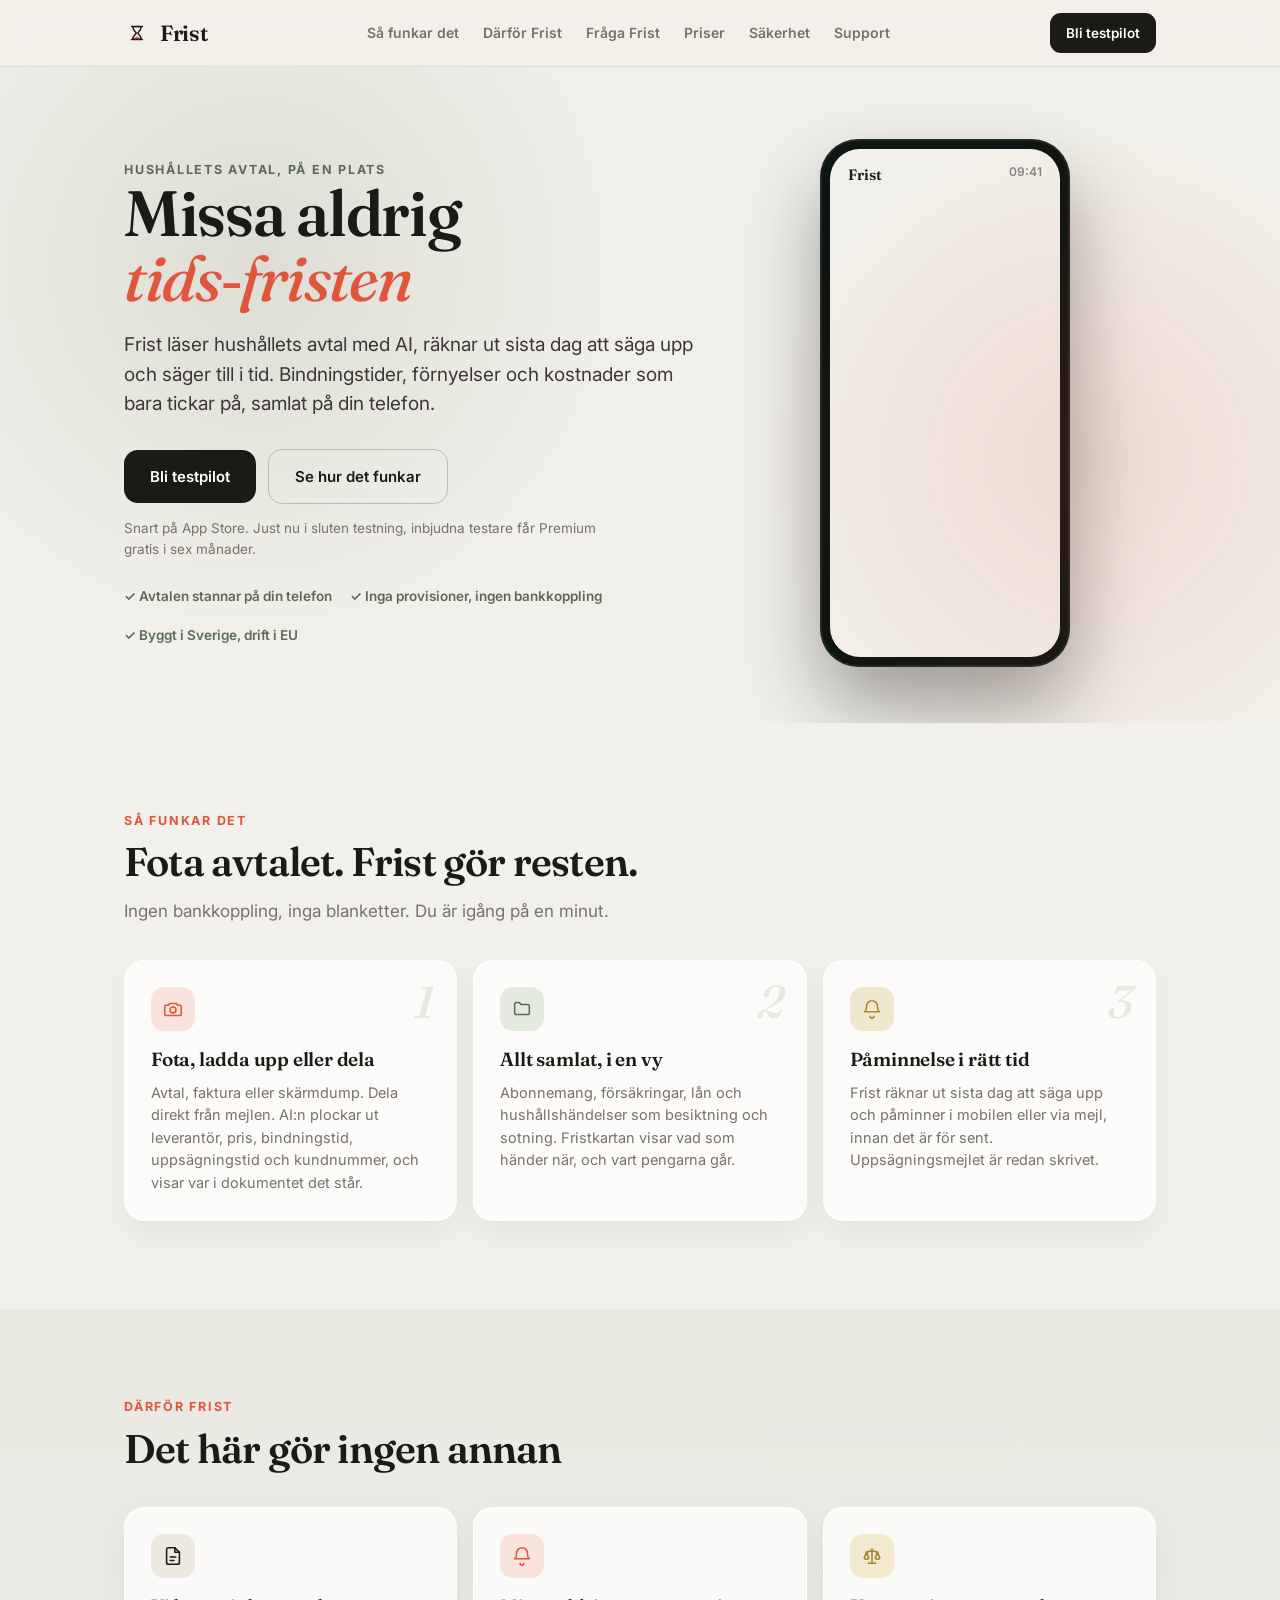
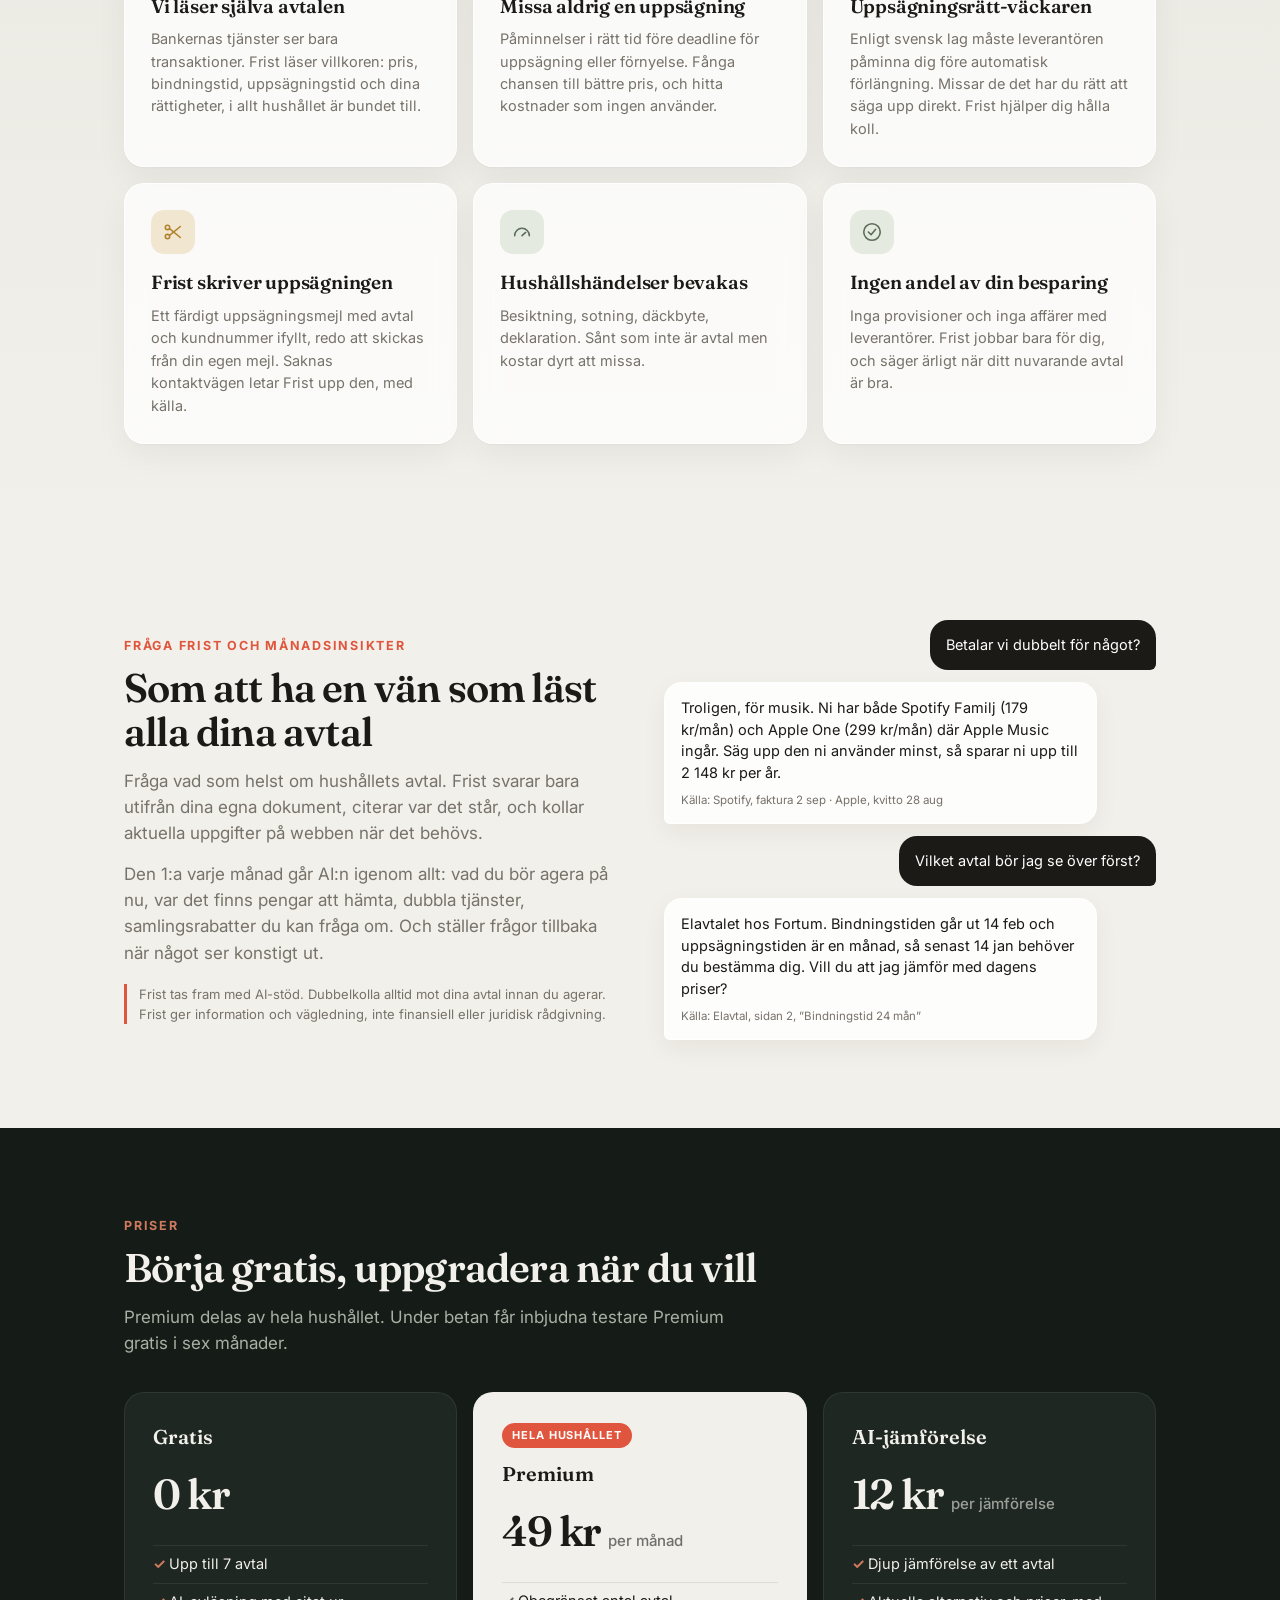
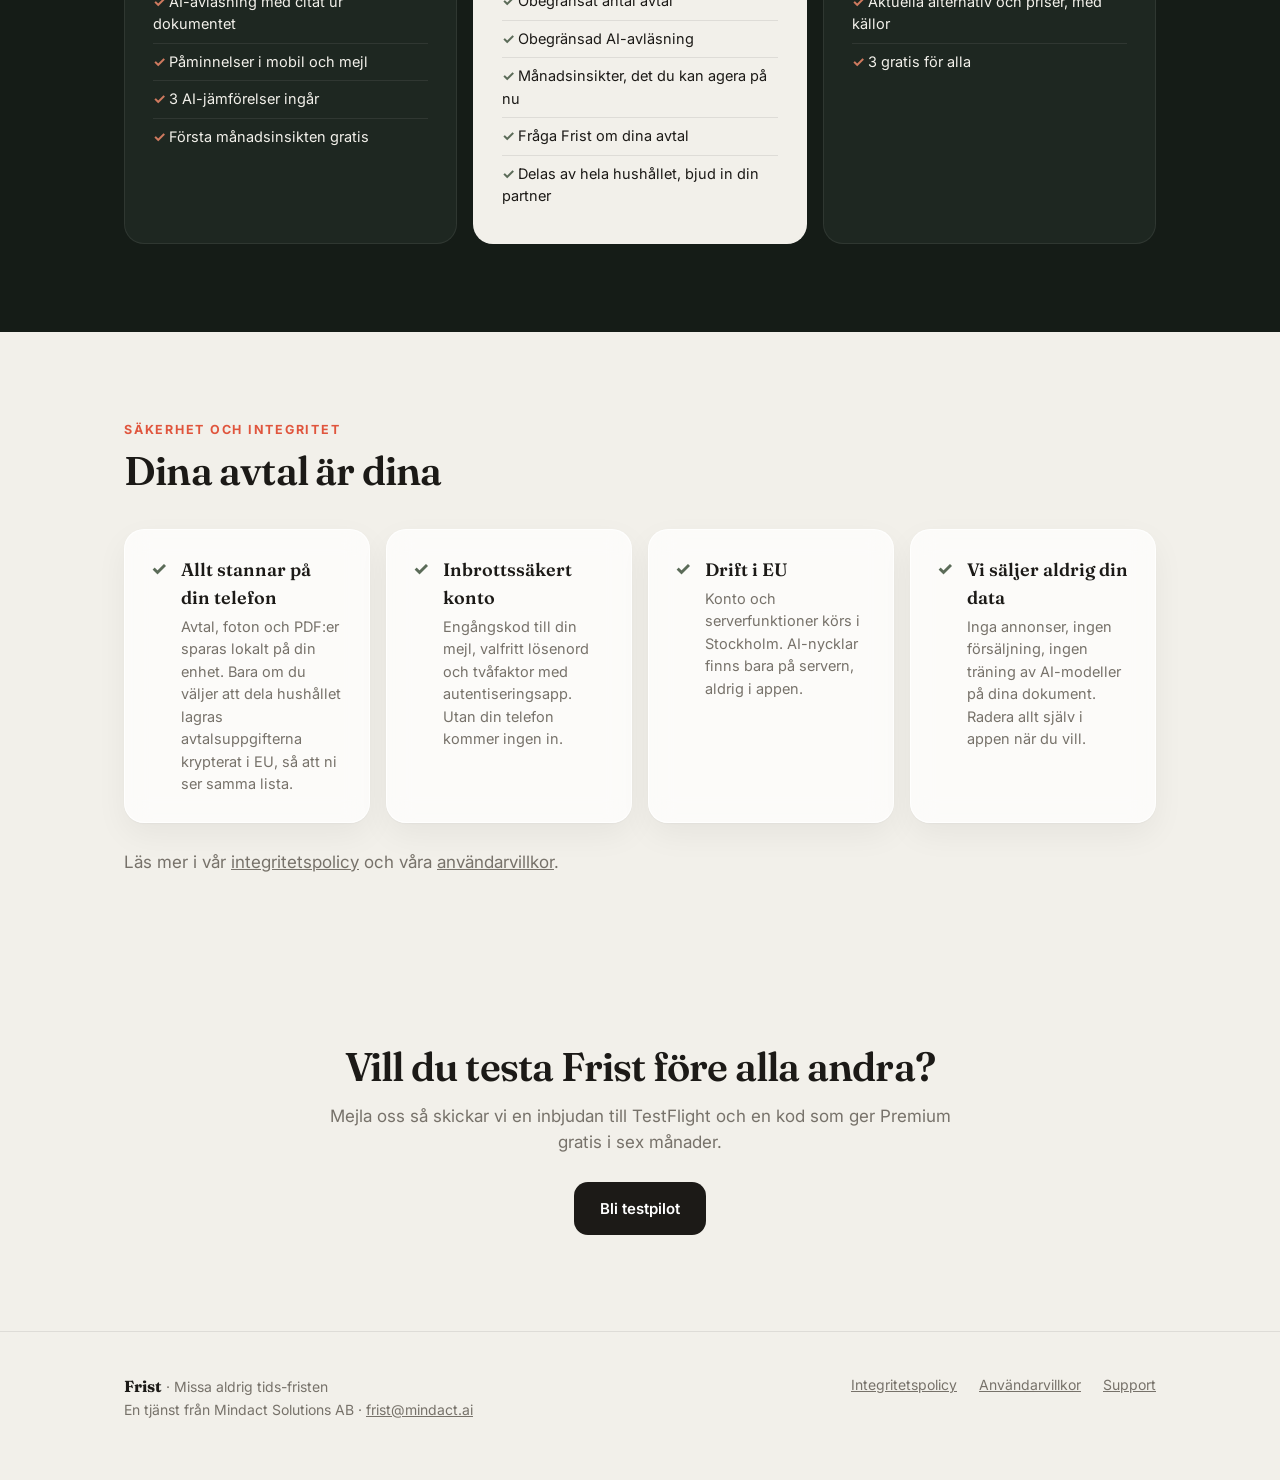
==== commit 98673e6d: "Delat hushåll i policy och på startsidan Co-Authored-By: Claude Fable 5.1 <noreply@anthropic.com>" ====
--- a/index.html
+++ b/index.html
@@ -55,8 +55,15 @@
   <div class="dm-fon"><div class="dm-skarm">
     <div class="dm-top"><span class="dm-brand">Frist</span><span class="dm-tid">09:41</span></div>
     <div class="dm-sc dm-s1">
-      <div class="dm-dok"><div class="dm-rad w40 dm-rub"></div><div class="dm-rad w90"></div><div class="dm-rad w70"></div><div class="dm-rad w80"></div><div class="dm-rad w60"></div><div class="dm-rad w85"></div><div class="dm-rad w50"></div><div class="dm-scan"></div></div>
-      <div class="dm-cap">Fota eller dela avtalet</div>
+      <div class="dm-hero"><div class="dm-lev">Löpande utgifter</div><div class="dm-stor">2 217 <span>kr/mån</span></div></div>
+      <div class="dm-catl">Abonnemang</div>
+      <div class="dm-lista">
+        <div class="dm-lrow"><i style="background:var(--dm-amber-soft)">⚡</i><div><b>Elavtal fast pris</b><span>Fortum</span></div><em>1 240<small>/mån</small></em></div>
+        <div class="dm-lrow"><i style="background:var(--dm-sage-soft)">🛡</i><div><b>Bilförsäkring halv</b><span>If</span></div><em>389<small>/mån</small></em></div>
+        <div class="dm-lrow"><i style="background:var(--dm-accent-soft)">📺</i><div><b>Netflix Standard</b><span>Netflix</span></div><em>139<small>/mån</small></em></div>
+        <div class="dm-lrow"><i style="background:var(--dm-sage-soft)">📶</i><div><b>Bredband fiber</b><span>Telia</span></div><em>449<small>/mån</small></em></div>
+      </div>
+      <div class="dm-cap">Alla avtal samlade, med kostnad och status</div>
     </div>
     <div class="dm-sc dm-s2">
       <div class="dm-kort"><div class="dm-namn">Elavtal fast pris</div><div class="dm-lev">Fortum · kundnr 4471 023</div>
@@ -66,20 +73,25 @@
         <div class="dm-kv dm-frist"><span>Säg upp senast</span><b>14 jan 2027</b></div>
         <div class="dm-cit">Ur dokumentet: ”Bindningstid 24 mån, t.o.m. 2027-02-14”</div>
       </div>
-      <div class="dm-cap">AI:n läser av, med citat ur dokumentet</div>
+      <div class="dm-todo"><i>🔔</i><div><b>Påminnelse 14 dec</b><span>30 dagar kvar att säga upp Fortum</span></div></div>
+      <div class="dm-cap">Frist räknar ut sista dag att säga upp</div>
     </div>
     <div class="dm-sc dm-s3">
-      <div class="dm-notis"><div class="dm-nik"></div><div><b>Frist · nu</b><div>30 dagar kvar: säg upp Fortum senast 14 jan, annars förlängs avtalet ett år.</div></div></div>
-      <div class="dm-kort dm-mejl"><div class="dm-lev">Uppsägningsmejl, klart att skicka</div><div class="dm-rad w90"></div><div class="dm-rad w70"></div><div class="dm-rad w80"></div><div class="dm-knapp">Skicka från din mejl</div></div>
-      <div class="dm-cap">Påminnelse i rätt tid, mejlet redan skrivet</div>
+      <div class="dm-ark dm-ark-kontakt"><div class="dm-ark-grepp"></div><div class="dm-ark-rub">Fortum</div><div class="dm-ark-sub">✓ Hämtat från avtalet</div>
+        <div class="dm-knapp">Skapa färdigt uppsägningsmejl</div>
+        <div class="dm-amber"><b>Så säger du upp</b>Mejla kundservice med ditt kundnummer. Uppsägningstid 1 månad.</div>
+        <div class="dm-kv"><span>E-post</span><b>kundservice@fortum.se</b></div>
+        <div class="dm-kv"><span>Telefon</span><b>020-46 00 00</b></div>
+      </div>
+      <div class="dm-cap">Uppsägningsmejlet skrivs åt dig, med kundnummer</div>
     </div>
     <div class="dm-sc dm-s4">
-      <div class="dm-kort"><div class="dm-lev">Månadens insikt</div><div class="dm-stor">1 240 kr</div><div class="dm-lev">att hämta den här månaden</div>
-        <div class="dm-staplar"><i style="--h:40%"></i><i style="--h:65%"></i><i style="--h:50%"></i><i style="--h:92%"></i><i style="--h:30%"></i><i style="--h:70%"></i></div>
-        <div class="dm-kv"><span>Två streamingtjänster</span><b>dubbelt?</b></div>
-        <div class="dm-kv"><span>Fem försäkringar, tre bolag</span><b>samlingsrabatt?</b></div>
-      </div>
-      <div class="dm-cap">Insikter som säger vad du gör nu</div>
+      <div class="dm-ins-hero"><div class="dm-lev">Månadens insikt · september</div><div class="dm-stor">~640 <span>kr/mån</span></div><div class="dm-lev">Två saker att agera på nu</div></div>
+      <div class="dm-catl dm-d1">Agera nu</div>
+      <div class="dm-kort dm-ins dm-d2"><div class="dm-todo"><i style="background:var(--dm-accent-soft)">🔔</i><div><b>Elavtal · Fortum</b><span>Bindningen går ut 14 feb. Säg upp senast 14 jan eller jämför pris.</span><em class="dm-chip dm-chip-amber">Senast 14 jan</em></div></div></div>
+      <div class="dm-catl dm-d3">Pengar att hämta</div>
+      <div class="dm-kort dm-ins dm-d4"><div class="dm-todo"><i style="background:var(--dm-sage-soft)">💰</i><div><b>Netflix</b><span>Standard med reklam räcker för ert tittande.</span><em class="dm-chip dm-chip-green">Spara ~60 kr/mån</em></div></div></div>
+      <div class="dm-cap">Månadens insikt säger vad du gör nu</div>
     </div>
   </div></div>
 </div>
@@ -160,7 +172,7 @@
           <li>Obegränsad AI-avläsning</li>
           <li>Månadsinsikter, det du kan agera på nu</li>
           <li>Fråga Frist om dina avtal</li>
-          <li>Delas av hela hushållet</li>
+          <li>Delas av hela hushållet, bjud in din partner</li>
         </ul>
       </div>
       <div class="priskort">
@@ -181,7 +193,7 @@
     <div class="etikett">Säkerhet och integritet</div>
     <h2>Dina avtal är dina</h2>
     <div class="kortnat fyra">
-      <div class="kort lofte"><span class="bock">✓</span><div class="p"><b>Allt stannar på din telefon</b>Avtal, foton och PDF:er sparas lokalt på din enhet. På våra servrar finns bara din mejladress och de mejlpåminnelser du valt.</div></div>
+      <div class="kort lofte"><span class="bock">✓</span><div class="p"><b>Allt stannar på din telefon</b>Avtal, foton och PDF:er sparas lokalt på din enhet. Bara om du väljer att dela hushållet lagras avtalsuppgifterna krypterat i EU, så att ni ser samma lista.</div></div>
       <div class="kort lofte"><span class="bock">✓</span><div class="p"><b>Inbrottssäkert konto</b>Engångskod till din mejl, valfritt lösenord och tvåfaktor med autentiseringsapp. Utan din telefon kommer ingen in.</div></div>
       <div class="kort lofte"><span class="bock">✓</span><div class="p"><b>Drift i EU</b>Konto och serverfunktioner körs i Stockholm. AI-nycklar finns bara på servern, aldrig i appen.</div></div>
       <div class="kort lofte"><span class="bock">✓</span><div class="p"><b>Vi säljer aldrig din data</b>Inga annonser, ingen försäljning, ingen träning av AI-modeller på dina dokument. Radera allt själv i appen när du vill.</div></div>
--- a/delar/demo.css
+++ b/delar/demo.css
@@ -1,5 +1,5 @@
 /* Animerad demo: en telefon som visar Frists fyra steg i loop. Ren CSS, inga bilder. */
-.dm { display:flex; justify-content:center; --dm-bg:#f2f0ea; --dm-card:#fff; --dm-ink:#1c1a17; --dm-soft:#77726a; --dm-accent:#e0553d; --dm-sage:#5b6b58; --dm-hair:rgba(28,26,23,.09); }
+.dm { display:flex; justify-content:center; --dm-bg:#f2f0ea; --dm-card:#fff; --dm-ink:#1c1a17; --dm-soft:#77726a; --dm-accent:#e0553d; --dm-sage:#5b6b58; --dm-hair:rgba(28,26,23,.09); --dm-amber-soft:#f1e7d1; --dm-sage-soft:#e4eae0; --dm-accent-soft:#f9e4dd; --dm-amber:#b1832e; }
 .dm-fon { width:250px; aspect-ratio:9/19; border-radius:38px; background:#0f1512; padding:10px; box-shadow:0 40px 80px rgba(0,0,0,.35), inset 0 0 0 2px rgba(255,255,255,.08); }
 .dm-skarm { position:relative; width:100%; height:100%; border-radius:30px; background:var(--dm-bg); overflow:hidden; font-family:'Inter',-apple-system,sans-serif; color:var(--dm-ink); }
 .dm-top { display:flex; justify-content:space-between; padding:14px 18px 0; font-size:12px; font-weight:700; }
@@ -34,11 +34,38 @@
 .dm-mejl { margin-top:14px; }
 .dm-knapp { margin-top:12px; background:var(--dm-ink); color:#fff; font-size:10.5px; font-weight:600; text-align:center; padding:8px; border-radius:9px; }
 .dm-stor { font-family:'Fraunces',Georgia,serif; font-weight:600; font-size:30px; letter-spacing:-1px; color:var(--dm-sage); line-height:1.1; margin-top:6px; }
-.dm-staplar { display:flex; gap:6px; align-items:flex-end; height:46px; margin-top:12px; }
-.dm-staplar i { flex:1; height:var(--h); border-radius:4px 4px 0 0; background:var(--dm-sage); opacity:.35; transform:scaleY(0); transform-origin:bottom; animation:dmVax 16s infinite; animation-delay:12.3s; }
-.dm-staplar i:nth-child(4) { opacity:1; background:var(--dm-accent); }
-@keyframes dmVax { 0%{transform:scaleY(0)} 6%{transform:scaleY(1)} 22%{transform:scaleY(1)} 25%{transform:scaleY(0)} 100%{transform:scaleY(0)} }
 @media (prefers-reduced-motion: reduce) {
-  .dm-sc, .dm-s2 .dm-kv, .dm-s2 .dm-cit, .dm-notis, .dm-staplar i, .dm-scan { animation:none; }
-  .dm-s2 { opacity:1; } .dm-s2 .dm-kv, .dm-s2 .dm-cit { opacity:1; } .dm-staplar i { transform:none; }
-}
+  .dm-sc, .dm-s2 .dm-kv, .dm-s2 .dm-cit, .dm-notis,   .dm-s2 { opacity:1; } .dm-s2 .dm-kv, .dm-s2 .dm-cit { opacity:1; } }
+
+/* Scener som speglar appens gränssnitt */
+.dm-hero { padding:6px 2px 4px; }
+.dm-stor span { font-size:11px; font-weight:500; color:var(--dm-soft); letter-spacing:0; font-family:'Inter',sans-serif; }
+.dm-catl { font-size:8.5px; font-weight:700; text-transform:uppercase; letter-spacing:.12em; color:var(--dm-soft); margin:10px 2px 5px; }
+.dm-lista { background:var(--dm-card); border-radius:14px; padding:2px 10px; box-shadow:0 1px 3px rgba(0,0,0,.06); }
+.dm-lrow { display:flex; align-items:center; gap:8px; padding:8px 0; border-top:1px solid var(--dm-hair); opacity:0; animation:dmRad 16s infinite; }
+.dm-lrow:first-child { border-top:none; }
+.dm-lrow:nth-child(1){animation-delay:.6s} .dm-lrow:nth-child(2){animation-delay:.9s} .dm-lrow:nth-child(3){animation-delay:1.2s} .dm-lrow:nth-child(4){animation-delay:1.5s}
+.dm-lrow i, .dm-todo i { width:26px; height:26px; border-radius:8px; display:flex; align-items:center; justify-content:center; font-style:normal; font-size:12px; flex:none; background:var(--dm-hair); }
+.dm-lrow div { flex:1; min-width:0; } .dm-lrow b { display:block; font-size:10.5px; font-weight:600; white-space:nowrap; overflow:hidden; text-overflow:ellipsis; } .dm-lrow span, .dm-todo span { display:block; font-size:9px; color:var(--dm-soft); }
+.dm-lrow em { font-style:normal; font-size:10.5px; font-weight:600; white-space:nowrap; } .dm-lrow small { font-size:8px; font-weight:500; color:var(--dm-soft); }
+.dm-todo { display:flex; gap:8px; align-items:flex-start; background:var(--dm-card); border-radius:12px; padding:10px; margin-top:10px; box-shadow:0 1px 3px rgba(0,0,0,.06); }
+.dm-todo > div { flex:1; } .dm-todo b { font-size:10.5px; font-weight:600; display:block; } .dm-todo span { margin-top:1px; }
+.dm-s2 .dm-todo { opacity:0; animation:dmRad 16s infinite; animation-delay:6.6s; }
+.dm-ark { position:absolute; left:-4px; right:-4px; bottom:16px; background:var(--dm-card); border-radius:18px 18px 12px 12px; padding:8px 12px 12px; box-shadow:0 -8px 30px rgba(0,0,0,.14); transform:translateY(110%); animation:dmArk 16s infinite; }
+.dm-s3 .dm-ark { animation-delay:8.3s; }
+@keyframes dmArk { 0%{transform:translateY(110%)} 4%{transform:none} 100%{transform:none} }
+.dm-ark-grepp { width:34px; height:4px; border-radius:2px; background:#d6d2c9; margin:0 auto 10px; }
+.dm-ark-rub { font-family:'Fraunces',Georgia,serif; font-size:14px; font-weight:600; }
+.dm-ark-sub { font-size:9.5px; color:var(--dm-sage); font-weight:600; margin-top:2px; }
+.dm-ark-kontakt .dm-knapp { margin-top:10px; }
+.dm-amber { background:var(--dm-amber-soft); color:var(--dm-ink); border-radius:10px; padding:8px 10px; font-size:9.5px; margin-top:8px; line-height:1.4; }
+.dm-amber b { display:block; color:var(--dm-amber); font-size:9px; text-transform:uppercase; letter-spacing:.08em; margin-bottom:2px; }
+.dm-ark-kontakt .dm-kv { font-size:9.5px; padding:6px 0; } .dm-ark-kontakt .dm-kv:first-of-type { margin-top:6px; border-top:none; }
+.dm-ins-hero { background:var(--dm-sage); color:#fff; border-radius:14px; padding:12px; margin-top:8px; }
+.dm-ins-hero .dm-lev { color:rgba(255,255,255,.85); } .dm-ins-hero .dm-stor { color:#fff; font-size:26px; } .dm-ins-hero .dm-stor span { color:rgba(255,255,255,.8); }
+.dm-ins { margin-top:0; padding:8px 10px; } .dm-ins .dm-todo { background:transparent; box-shadow:none; padding:0; margin:0; }
+.dm-chip { display:inline-block; font-style:normal; font-size:8.5px; font-weight:600; padding:2px 7px; border-radius:99px; margin-top:5px; }
+.dm-chip-amber { background:var(--dm-amber-soft); color:var(--dm-amber); } .dm-chip-green { background:var(--dm-sage-soft); color:var(--dm-sage); }
+.dm-s4 .dm-catl, .dm-s4 .dm-ins { opacity:0; animation:dmRad 16s infinite; }
+.dm-s4 .dm-d1{animation-delay:12.6s} .dm-s4 .dm-d2{animation-delay:12.8s} .dm-s4 .dm-d3{animation-delay:13.3s} .dm-s4 .dm-d4{animation-delay:13.5s}
+@media (prefers-reduced-motion: reduce) { .dm-lrow, .dm-s2 .dm-todo, .dm-s4 .dm-catl, .dm-s4 .dm-ins { animation:none; opacity:1; } .dm-ark { animation:none; transform:none; } }
